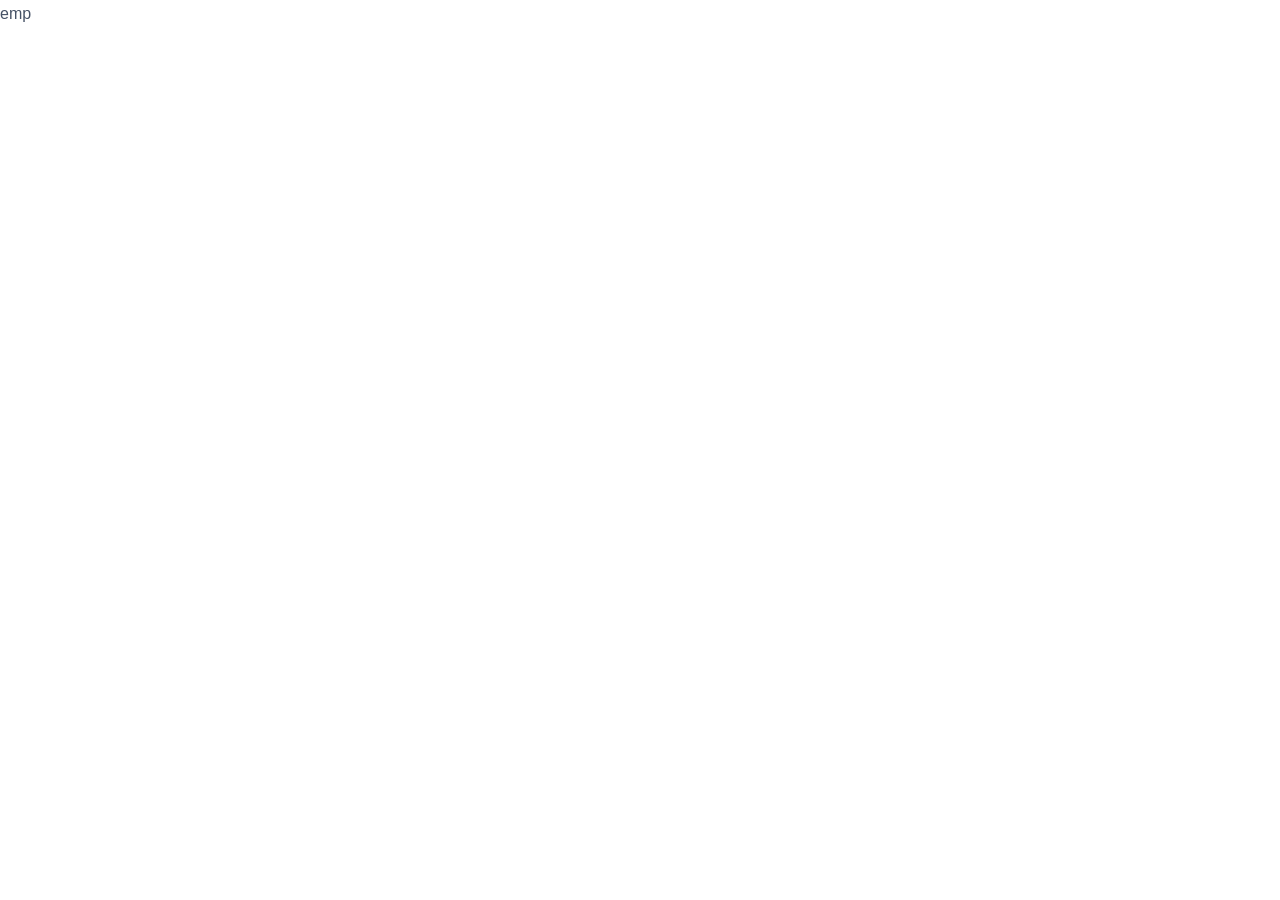
==== Pages/CesaeLisboa.html @ 5a1eea3f "VersaoFinal" ====
<!DOCTYPE html>
<html lang="pt-PT">

<head>
    <meta charset="UTF-8">
    <meta name="viewport" content="width=device-width, initial-scale=1.0">
    <title>CESAE Digital Lisboa</title>

    <!-- Bootstrap 5 -->
    <link href="https://cdn.jsdelivr.net/npm/bootstrap@5.3.3/dist/css/bootstrap.min.css" rel="stylesheet">
    <link rel="stylesheet" href="https://cdnjs.cloudflare.com/ajax/libs/font-awesome/6.5.2/css/all.min.css">
    <link rel="stylesheet" href="https://cdn.jsdelivr.net/npm/bootstrap-icons@1.11.3/font/bootstrap-icons.min.css">

    <!-- CSS da página (Recua uma pasta para encontrar o Css) -->
    <link rel="stylesheet" href="../Css/style.css">
</head>

<body>

   emp
</body>

</html>
---- Css/style.css ----
/* =====================================
   ESTILOS GERAIS
===================================== */
* {
  box-sizing: border-box;
}

:root {
  --azul: #365b91;
  --azul-claro: #eef3fa;
  --lilas: #b8a9dd;
  --lilas-claro: #f7f4fc;
  --branco: #ffffff;
  --texto: #465266;
  --borda: #dce4f0;
}

body {
  margin: 0;
  background-color: var(--branco);
  color: var(--texto);
  font-family: Arial, Helvetica, sans-serif;
  line-height: 1.7;
}

h1,
h2,
h3 {
  color: var(--azul);
}

h1 {
  font-size: 2.5rem;
  font-weight: 600;
}

h2 {
  font-size: 1.9rem;
  font-weight: 600;
}

h3 {
  font-weight: 600;
}

a {
  color: var(--azul);
  text-decoration: none;
}

a:hover {
  color: #28466f;
  text-decoration: underline;
}

/* =====================================
   NAVBAR
===================================== */
.navbar {
  height: 90px;
  background-color: var(--branco);
  border-bottom: 1px solid var(--borda);
  padding: 0;
}

.navbar .container {
  height: 100%;
  max-width: 1200px;
}

.logo {
  display: flex;
  align-items: center;
  height: 100%;
  text-decoration: none;
}

.logo img {
  display: block;
  width: 165px;
  max-width: 100%;
  height: auto;
}

.navbar-nav {
  display: flex;
  align-items: center;
  gap: 3px;
}

.navbar-nav .nav-link {
  color: var(--texto);
  font-size: 15.5px;
  font-weight: 400;
  padding: 10px 13px !important;
  margin-left: 0;
  white-space: nowrap;
  transition: color 0.2s;
}

.navbar-nav .nav-link:hover,
.navbar-nav .nav-link.active {
  color: var(--azul) !important;
}

.right-area {
  display: flex;
  align-items: center;
  gap: 12px;
  margin-left: 20px;
}

.search-box {
  display: flex;
  align-items: center;
  gap: 8px;
  width: 190px;
  height: 42px;
  padding: 0 14px;
  border: 1px solid var(--borda);
  border-radius: 25px;
  background-color: var(--branco);
}

.search-box i {
  color: var(--azul);
  font-size: 16px;
  flex-shrink: 0;
}

.search-box input {
  width: 105px;
  min-width: 0;
  border: 0;
  outline: 0;
  background: transparent;
  color: var(--texto);
  font-size: 0.85rem;
}

.search-box input:focus {
  width: 125px;
}

.search-box input::placeholder {
  color: #999;
}

.btn-cursos {
  display: inline-flex;
  align-items: center;
  justify-content: center;
  min-width: 115px;
  padding: 9px 18px;
  border-radius: 25px;
  background-color: #2b6ab1;
  color: var(--branco);
  font-size: 0.9rem;
  font-weight: 600;
  white-space: nowrap;
  text-decoration: none;
  transition: background-color 0.3s;
}

.btn-cursos:hover {
  background-color: #1f4f86;
  color: var(--branco);
  text-decoration: none;
}

.navbar-toggler {
  border: none;
  padding: 5px;
}

.navbar-toggler:focus {
  box-shadow: none;
}

/* =====================================
   CARROSSEL / CONTEÚDO
===================================== */
.conteudo {
  margin-top: 0;
  padding: 0;
}

.conteudo h1 {
  color: #071b3a;
  font-size: 42px;
  font-weight: 700;
}

.conteudo p {
  color: #666;
  font-size: 18px;
}

.carousel-caption h1,
.carousel-caption h2,
.carousel-caption p {
  color: #fff; /* branco para sobressair em relação ás fotos */
  text-shadow:
    2px 2px 6px rgba(7, 27, 58, 0.9),
    -2px -2px 6px rgba(7, 27, 58, 0.9),
    0px 0px 10px rgba(54, 91, 145, 0.8); /*para destacar o texto */
}

/* =====================================
   SEPARADOR DE FORMAÇÃO
===================================== */
.ajuda-formacao {
  width: 100%;
  padding: 120px 0;
  background-color: #365b91;
  color: var(--branco);
}

.ajuda-formacao h2 {
  margin-bottom: 10px;
  font-size: 36px;
  font-weight: 500;
  line-height: 1.2;
}

.ajuda-formacao p {
  max-width: 750px;
  margin-bottom: 0;
  font-size: 16px;
  line-height: 1.5;
}

/* .btn-ajuda {
  display: inline-flex;
  align-items: center;
  justify-content: center;
  gap: 8px;
  padding: 10px 20px;
  border: 1px solid var(--branco);
  border-radius: 50px;
  color: var(--branco);
  font-size: 14px;
  text-decoration: none;
  transition: all 0.3s ease;
} */

.btn-ajuda .seta {
  font-size: 25px;
  line-height: 15px;
}

.btn-ajuda:hover {
  background-color: var(--branco);
  color: #7626a8;
}

/* =====================================
   CURSOS EM DESTAQUE
===================================== */
.cursos-destaque {
  padding: 45px 0 25px;
  background-color: #f7f7f7;
  font-family: Arial, sans-serif;
}

.titulo-cursos {
  margin-bottom: 8px;
  color: #333;
  font-size: 36px;
  font-weight: 500;
}

.subtitulo-cursos {
  margin-bottom: 0;
  color: #333;
  font-size: 16px;
}

/* .btn-todos-cursos {
  display: inline-block;
  padding: 10px 20px;
  border: 1px solid #333;
  border-radius: 30px;
  color: #333;
  font-size: 14px;
  text-decoration: none;
  white-space: nowrap;
  transition: 0.3s;
} */

/* .btn-todos-cursos:hover {
  border-color: #7626a8;
  background-color: #7626a8;
  color: var(--branco);
} */

.curso-card {
  height: 100%;
  overflow: hidden;
  background-color: #eaeaea;
  transition: transform 0.3s ease;
}

.curso-card:hover {
  transform: translateY(-5px);
}

.img-curso {
  display: block;
  width: 100%;
  height: 245px;
  object-fit: cover;
}

.curso-info {
  display: flex;
  min-height: 210px;
  padding: 28px 20px 20px;
  flex-direction: column;
}

/* .curso-local {
  margin-bottom: 8px;
  color: #666;
  font-size: 14px;
} */

.curso-info h3 {
  margin-bottom: 8px;
  color: #222;
  font-size: 17px;
  font-weight: 400;
  line-height: 1.45;
}

.curso-data {
  margin-bottom: 25px;
  color: #333;
  font-size: 14px;
}

.curso-preco {
  margin-top: auto;
  margin-bottom: 10px;
  color: #2b6ab1;
  font-size: 16px;
}

.curso-preco.pago {
  color: #222;
}

.barra-cursos {
  position: relative;
  width: 100%;
  height: 4px;
  margin-top: 32px;
  border-radius: 5px;
  background-color: #dedede;
}

.barra-progresso {
  width: 60%;
  height: 4px;
  margin-left: 17%;
  border-radius: 5px;
  background-color: #2b6ab1;
}

/* =====================================
   APRESENTAÇÃO
===================================== */
header {
  margin-top: 30px;
  padding: 50px 30px;
  border-radius: 15px;
  background-color: var(--azul-claro);
}

header .lead {
  color: var(--azul);
  font-weight: 400;
}

header p {
  max-width: 750px;
  margin-right: auto;
  margin-left: auto;
}

.imagem-principal {
  width: 100%;
  max-width: 900px;
  max-height: 380px;
  border: 1px solid var(--borda);
  border-radius: 12px;
  object-fit: cover;
}

/* =====================================
   SECÇÕES E CARTÕES
===================================== */
section {
  margin-bottom: 30px;
}

section h2 {
  margin-bottom: 15px;
}

.card {
  border: 1px solid var(--borda);
  border-radius: 12px;
  background-color: var(--branco);
  box-shadow: 0 3px 12px rgba(54, 91, 145, 0.04);
  transition:
    transform 0.3s ease,
    box-shadow 0.3s ease;
}

.card:hover {
  transform: translateY(-4px);
  box-shadow: 0 6px 18px rgba(54, 91, 145, 0.1);
}

.card-body {
  padding: 28px;
}

.card-title {
  margin-bottom: 15px;
  color: var(--azul);
}

.card-text {
  color: var(--texto);
  font-size: 0.95rem;
}

/* =====================================
   TESTEMUNHOS
===================================== */
.testemunhos {
  padding: 40px 30px !important;
  border: 1px solid #ebe5f4;
  border-radius: 15px;
  background-color: var(--lilas-claro);
}

.testemunhos .card {
  border-color: #e5ddf1;
  background-color: var(--branco);
}

.testemunhos h3,
.cargo {
  color: var(--azul);
}

.cargo {
  font-size: 0.9rem;
}

/* =====================================
   RODAPÉ
===================================== */
footer {
  margin-top: 40px;
  border-top: 1px solid var(--borda);
  background-color: var(--azul-claro);
  color: var(--azul);
}

/* =====================================
   RESPONSIVIDADE
===================================== */
@media (max-width: 1199px) {
  .navbar .container {
    max-width: 95%;
  }

  .navbar-nav .nav-link {
    padding: 10px 8px !important;
    font-size: 14px;
  }

  .search-box {
    width: 150px;
  }

  .right-area {
    gap: 8px;
    margin-left: 10px;
  }
}

@media (max-width: 991px) {
  .navbar {
    height: auto;
    min-height: 80px;
    padding: 12px 0;
  }

  .navbar .container {
    height: auto;
  }

  .logo img {
    width: 150px;
  }

  .navbar-collapse {
    padding-top: 20px;
  }

  .navbar-nav {
    display: block;
    align-items: flex-start;
    margin-top: 15px;
  }

  .navbar-nav .nav-link {
    padding: 10px 0 !important;
  }

  .right-area {
    display: block;
    margin: 15px 0 0;
  }

  .search-box {
    width: 100%;
    margin-bottom: 12px;
  }

  .search-box input {
    width: 150px;
  }

  .btn-cursos {
    width: 100%;
  }

  .ajuda-formacao {
    padding: 60px 0;
  }

  .ajuda-formacao h2 {
    font-size: 28px;
  }

  .ajuda-formacao p {
    font-size: 15px;
  }

  .navbar-nav .nav-link {
    margin-left: 0;
  }

  .right-area {
    margin-left: 0;
  }
}

@media (max-width: 767px) {
  .cursos-destaque {
    padding-top: 30px;
  }

  .titulo-cursos {
    font-size: 28px;
  }

  .subtitulo-cursos {
    font-size: 14px;
  }

  .cursos-destaque .d-flex {
    align-items: flex-start !important;
    flex-direction: column;
    gap: 20px;
  }

  .img-curso {
    height: 230px;
  }

  .curso-info {
    min-height: 190px;
  }

  .barra-cursos {
    margin-top: 25px;
  }

  .ajuda-formacao .text-md-end {
    text-align: left !important;
  }
}

@media (max-width: 768px) {
  h1 {
    font-size: 2rem;
  }

  h2 {
    font-size: 1.6rem;
  }

  header {
    padding: 30px 20px;
  }

  .imagem-principal {
    max-height: 250px;
  }

  .card-body {
    padding: 20px;
  }

  .testemunhos {
    padding: 25px 15px !important;
  }

  .logo img {
    max-width: 120px;
  }
}
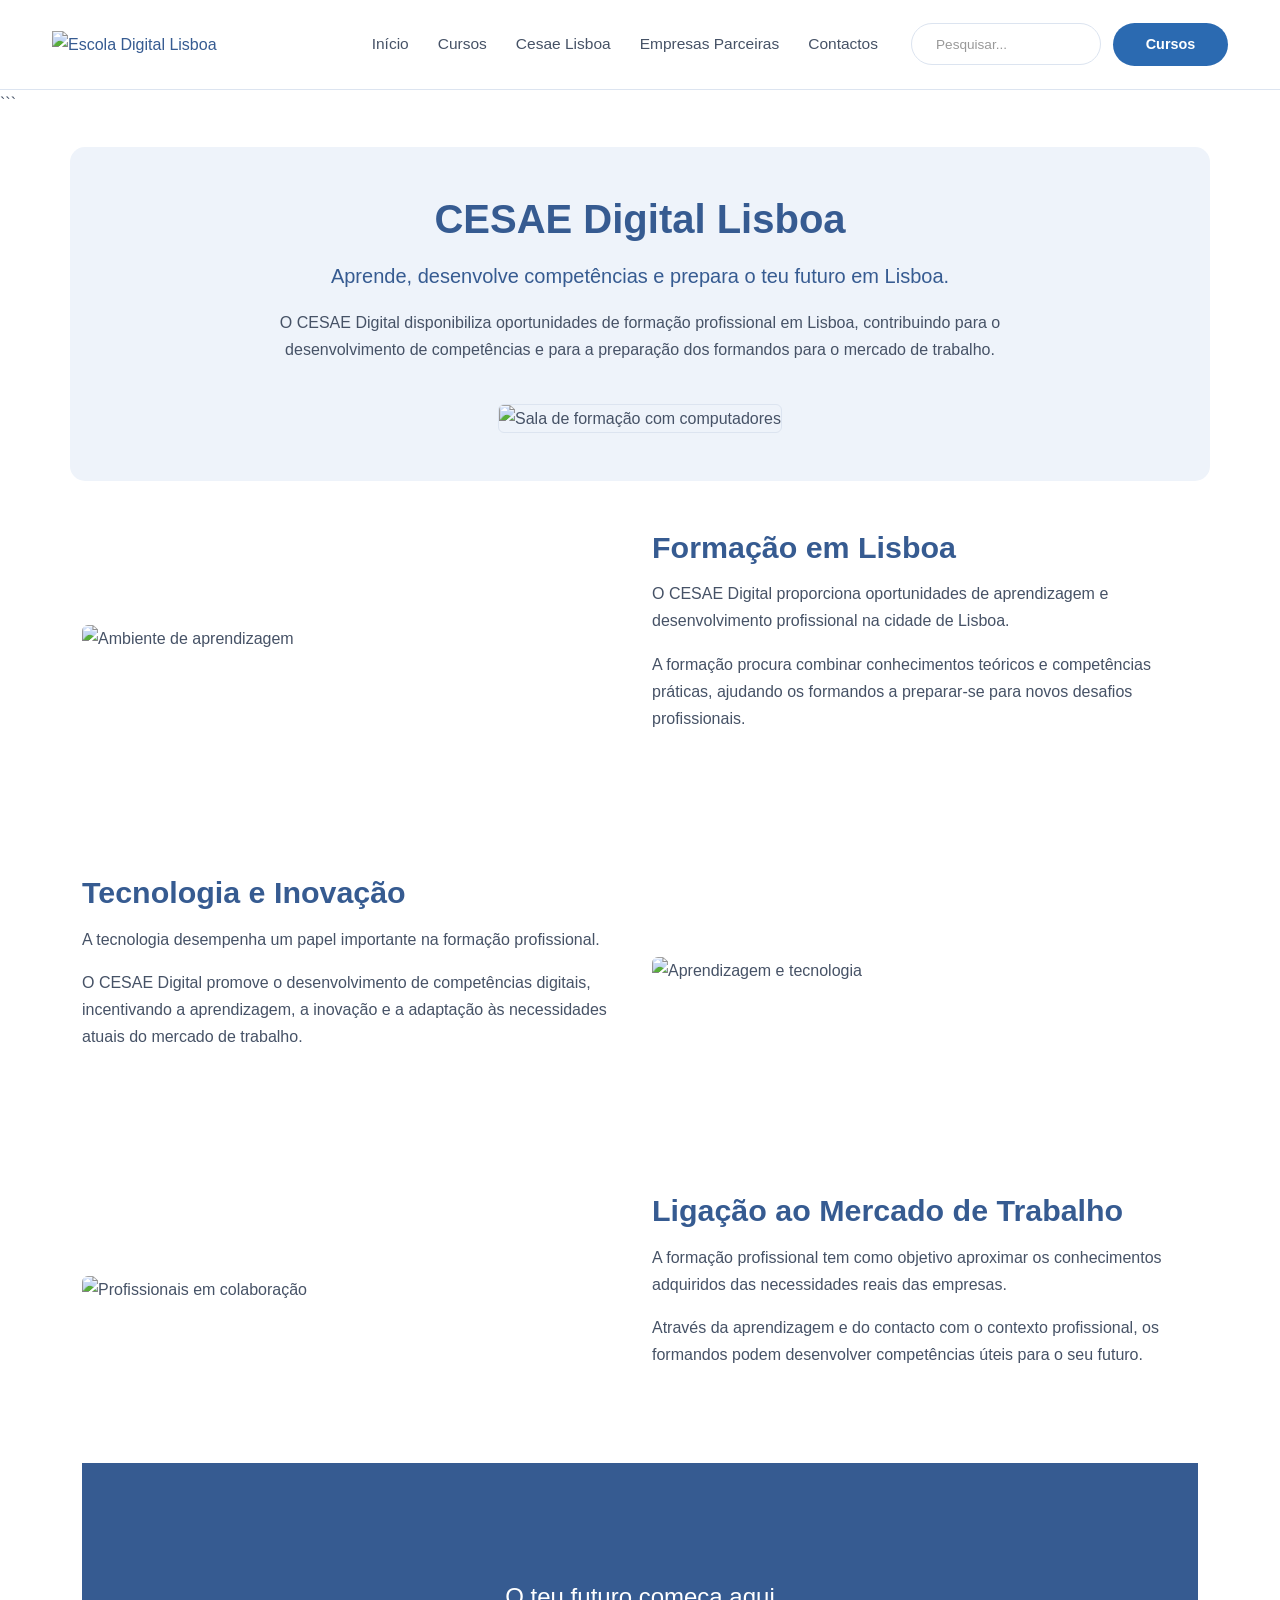
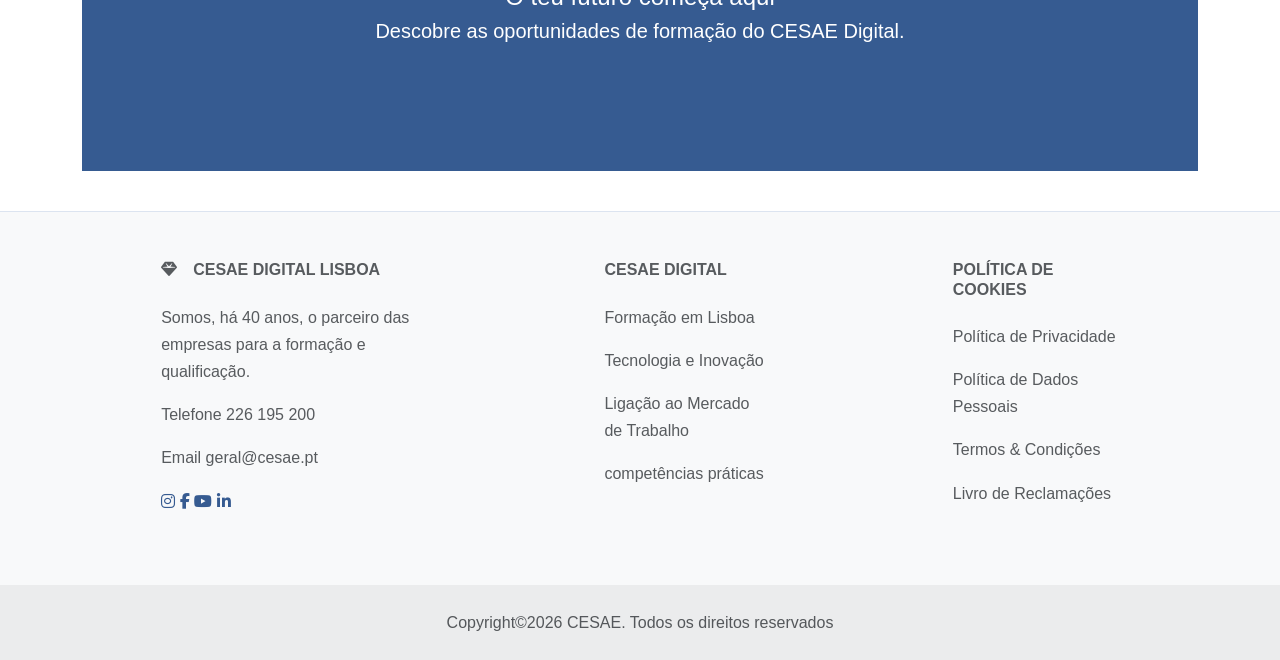
==== commit 4d016a3b: "Repor os ficheiros" ====
--- a/Pages/CesaeLisboa.html
+++ b/Pages/CesaeLisboa.html
@@ -1,23 +1,413 @@
+
 <!DOCTYPE html>
 <html lang="pt-PT">
 
 <head>
     <meta charset="UTF-8">
-    <meta name="viewport" content="width=device-width, initial-scale=1.0">
+    <meta name="viewport"
+          content="width=device-width, initial-scale=1.0">
+
     <title>CESAE Digital Lisboa</title>
 
     <!-- Bootstrap 5 -->
-    <link href="https://cdn.jsdelivr.net/npm/bootstrap@5.3.3/dist/css/bootstrap.min.css" rel="stylesheet">
-    <link rel="stylesheet" href="https://cdnjs.cloudflare.com/ajax/libs/font-awesome/6.5.2/css/all.min.css">
-    <link rel="stylesheet" href="https://cdn.jsdelivr.net/npm/bootstrap-icons@1.11.3/font/bootstrap-icons.min.css">
-
-    <!-- CSS da página (Recua uma pasta para encontrar o Css) -->
-    <link rel="stylesheet" href="../Css/style.css">
+    <link href="https://cdn.jsdelivr.net/npm/bootstrap@5.3.3/dist/css/bootstrap.min.css"
+          rel="stylesheet">
+
+        
+<link rel="stylesheet"
+      href="https://cdnjs.cloudflare.com/ajax/libs/font-awesome/6.5.2/css/all.min.css">
+
+
+    <!-- CSS da página -->
+    <link rel="stylesheet" href="/Css/style.css">
+
 </head>
 
 <body>
 
-   emp
+
+<!-- =====================================
+     NAVBAR 
+===================================== -->
+
+<nav class="navbar navbar-expand-lg">
+
+    <div class="container">
+
+        <!-- LOGÓTIPO -->
+        <a href="/index.html" class="logo">
+            <img
+                src="../images/logo-escola-digital.png"
+                alt="Escola Digital Lisboa"
+            >
+        </a>
+
+        <!-- BOTÃO MOBILE -->
+        <button
+            class="navbar-toggler"
+            type="button"
+            data-bs-toggle="collapse"
+            data-bs-target="#menuPrincipal"
+            aria-controls="menuPrincipal"
+            aria-expanded="false"
+            aria-label="Abrir menu"
+        >
+            <span class="navbar-toggler-icon"></span>
+        </button>
+
+        <!-- MENU -->
+        <div
+            class="collapse navbar-collapse justify-content-end"
+            id="menuPrincipal"
+        >
+
+            <!-- LINKS -->
+            <ul class="navbar-nav">
+
+                <!-- INÍCIO -->
+                <li class="nav-item">
+                    <a class="nav-link" href="/index.html">
+                        Início
+                    </a>
+                </li>
+
+                <!-- CURSOS -->
+                <li class="nav-item">
+                    <a class="nav-link" href="/Pages/cursos.html">
+                        Cursos
+                    </a>
+                </li>
+
+                <!-- CESAE LISBOA -->
+                <li class="nav-item">
+                    <a class="nav-link" href="/Pages/CesaeLisboa.html">
+                        Cesae Lisboa
+                    </a>
+                </li>
+
+                <!-- EMPRESAS PARCEIRAS -->
+                <li class="nav-item">
+                    <a class="nav-link" href="/Pages/EmpresasParceiras.html">
+                        Empresas Parceiras
+                    </a>
+                </li>
+
+                <!-- CONTACTOS -->
+                <li class="nav-item">
+                    <a class="nav-link" href="/Pages/contactos.html">
+                        Contactos
+                    </a>
+                </li>
+
+            </ul>
+
+            <!-- PESQUISA + BOTÃO -->
+            <div class="right-area">
+
+                <!-- PESQUISA -->
+                <form
+                    class="search-box"
+                    action="#"
+                    method="get"
+                >
+                    <i class="bi bi-search"></i>
+
+                    <input
+                        type="search"
+                        name="pesquisa"
+                        placeholder="Pesquisar..."
+                        aria-label="Pesquisar"
+                    >
+                </form>
+
+                <!-- BOTÃO CURSOS -->
+                <a
+                    href="/Pages/cursos.html"
+                    class="btn-cursos"
+                >
+                    Cursos
+                </a>
+
+            </div>
+
+        </div>
+
+    </div>
+
+</nav>
+```
+
+   
+
+    <!-- APRESENTAÇÃO PRINCIPAL -->
+    <header class="container text-center py-5">
+
+        <h1>CESAE Digital Lisboa</h1>
+
+        <p class="lead mt-3">
+            Aprende, desenvolve competências
+            e prepara o teu futuro em Lisboa.
+        </p>
+
+        <p>
+            O CESAE Digital disponibiliza oportunidades
+            de formação profissional em Lisboa,
+            contribuindo para o desenvolvimento
+            de competências e para a preparação
+            dos formandos para o mercado de trabalho.
+        </p>
+
+        <img src="/images/classroom.jpg"
+             alt="Sala de formação com computadores"
+             class="img-fluid rounded mt-4 imagem-principal">
+
+    </header>
+
+    <main class="container">
+
+        <!-- FORMAÇÃO EM LISBOA -->
+        <section class="py-5">
+
+            <div class="row align-items-center g-4">
+
+                <div class="col-12 col-md-6">
+
+                    <img src="/images/classroom 2.jpg"
+                         alt="Ambiente de aprendizagem"
+                         class="img-fluid rounded imagem-secao"
+                         loading="lazy">
+
+                </div>
+
+                <div class="col-12 col-md-6">
+
+                    <h2>Formação em Lisboa</h2>
+
+                    <p>
+                        O CESAE Digital proporciona
+                        oportunidades de aprendizagem
+                        e desenvolvimento profissional
+                        na cidade de Lisboa.
+                    </p>
+
+                    <p>
+                        A formação procura combinar
+                        conhecimentos teóricos e
+                        competências práticas,
+                        ajudando os formandos a
+                        preparar-se para novos
+                        desafios profissionais.
+                    </p>
+
+                </div>
+
+            </div>
+
+        </section>
+
+        <!-- TECNOLOGIA E INOVAÇÃO -->
+        <section class="py-5">
+
+            <div class="row align-items-center g-4">
+
+                <div class="col-12 col-md-6 order-2 order-md-1">
+
+                    <h2>Tecnologia e Inovação</h2>
+
+                    <p>
+                        A tecnologia desempenha
+                        um papel importante na
+                        formação profissional.
+                    </p>
+
+                    <p>
+                        O CESAE Digital promove
+                        o desenvolvimento de
+                        competências digitais,
+                        incentivando a aprendizagem,
+                        a inovação e a adaptação
+                        às necessidades atuais
+                        do mercado de trabalho.
+                    </p>
+
+                </div>
+
+                <div class="col-12 col-md-6 order-1 order-md-2">
+
+                    <img src="/images/tecnologia e informação.jpg"
+                         alt="Aprendizagem e tecnologia"
+                         class="img-fluid rounded imagem-secao"
+                         loading="lazy">
+
+                </div>
+
+            </div>
+
+        </section>
+
+        <!-- LIGAÇÃO AO MERCADO DE TRABALHO -->
+        <section class="py-5">
+
+            <div class="row align-items-center g-4">
+
+                <div class="col-12 col-md-6">
+
+                    <img src="/images/Ligação ao Mercado de Trabalho.jpg"
+                         alt="Profissionais em colaboração"
+                         class="img-fluid rounded imagem-secao"
+                         loading="lazy">
+
+                </div>
+
+                <div class="col-12 col-md-6">
+
+                    <h2>Ligação ao Mercado de Trabalho</h2>
+
+                    <p>
+                        A formação profissional
+                        tem como objetivo aproximar
+                        os conhecimentos adquiridos
+                        das necessidades reais
+                        das empresas.
+                    </p>
+
+                    <p>
+                        Através da aprendizagem
+                        e do contacto com o
+                        contexto profissional,
+                        os formandos podem
+                        desenvolver competências
+                        úteis para o seu futuro.
+                    </p>
+
+                </div>
+
+            </div>
+
+        </section>
+
+        
+<!-- MENSAGEM FINAL -->
+<section class="ajuda-formacao">
+    <div class="container">
+        <div class="row align-items-center">
+
+    <div class="col-12 text-center">
+                <h4>O teu futuro começa aqui</h4>
+
+                <h5>
+                    Descobre as oportunidades de formação
+                    do CESAE Digital.
+                </h5>
+            </div>
+        </div>
+    </div>
+</section>
+
+    </main>
+
+  <!-- Footer -->
+<footer class="text-center text-lg-start bg-body-tertiary text-muted">  
+   
+    
+   
+  </section>
+  <!-- Section: Social media -->
+
+  <!-- Section: Links  -->
+  <section class="">
+    <div class="container text-center text-md-start mt-5">
+      <!-- Grid row -->
+      <div class="row mt-3">
+        <!-- Grid column -->
+        <div class="col-md-3 col-lg-4 col-xl-3 mx-auto mb-4">
+          <!-- Content -->
+          <h6 class="text-uppercase fw-bold mb-4">
+            <i class="fas fa-gem me-3"></i>Cesae Digital Lisboa
+          </h6>
+          <p>
+            Somos, há 40 anos, o parceiro das empresas para a formação e qualificação.</p>
+<p>Telefone 226 195 200 </p>
+<p>Email geral@cesae.pt </p>
+<div class="redes-sociais">
+
+    <a href="https://www.instagram.com/cesae.digital/" target="_blank" aria-label="Instagram">
+        <i class="fab fa-instagram"></i>
+    </a>
+
+    <a href="https://www.facebook.com/CesaeDigital" target="_blank" aria-label="Facebook">
+        <i class="fab fa-facebook-f"></i>
+    </a>
+
+    <a href="https://www.youtube.com/@cesaedigital" target="_blank" aria-label="YouTube">
+        <i class="fab fa-youtube"></i>
+    </a>
+
+    <a href="https://pt.linkedin.com/school/cesae-digital/" target="_blank" aria-label="LinkedIn">
+        <i class="fab fa-linkedin-in"></i>
+    </a>
+
+</div>
+          </p>
+          
+        </div>
+        <!-- Grid column -->
+
+        <!-- Grid column -->
+        <div class="col-md-2 col-lg-2 col-xl-2 mx-auto mb-4">
+          <!-- Links -->
+          <h6 class="text-uppercase fw-bold mb-4">
+            Cesae Digital
+          </h6>
+          <p>
+            <a href="#!" class="text-reset">Formação em Lisboa</a>
+          </p>
+          <p>
+            <a href="#!" class="text-reset">Tecnologia e Inovação</a>
+          </p>
+          <p>
+            <a href="#!" class="text-reset">Ligação ao Mercado de Trabalho</a>
+          </p>
+          <p>
+            <a href="#!" class="text-reset">competências práticas</a>
+          </p>
+        </div>
+        <!-- Grid column -->
+
+        <!-- Grid column -->
+        <div class="col-md-3 col-lg-2 col-xl-2 mx-auto mb-4">
+          <!-- Links -->
+          <h6 class="text-uppercase fw-bold mb-4">
+            Política de Cookies
+          </h6>
+          <p>
+            <a href="https://cesaedigital.pt/fldrSite/pages/privacyPolicy.aspx" class="text-reset">Política de Privacidade</a>
+          </p>
+          <p>
+            <a href="https://cesaedigital.pt/fldrSite/pages/personalDataPolicy.aspx" class="text-reset">Política de Dados Pessoais</a>
+          </p>
+          <p>
+            <a href="https://cesaedigital.pt/fldrSite/pages/termsAndConditions.aspx" class="text-reset">Termos & Condições</a>
+          </p>
+          <p>
+            <a href="https://www.livroreclamacoes.pt/Inicio/" class="text-reset">Livro de Reclamações</a>
+          </p>
+        </div>
+        <!-- Grid column -->    
+      </div>
+      <!-- Grid row -->
+    </div>
+  </section>
+  <!-- Section: Links  -->
+
+  <!-- Copyright -->
+  <div class="text-center p-4" style="background-color: rgba(0, 0, 0, 0.05);">
+    Copyright©2026 CESAE. Todos os direitos reservados
+   
+  </div>
+  <!-- Copyright -->
+</footer>
+<!-- Footer -->
+
 </body>
-
-</html>+</html>
--- a/Css/style.css
+++ b/Css/style.css
@@ -2,628 +2,614 @@
    ESTILOS GERAIS
 ===================================== */
 * {
-  box-sizing: border-box;
+    box-sizing: border-box;
 }
 
 :root {
-  --azul: #365b91;
-  --azul-claro: #eef3fa;
-  --lilas: #b8a9dd;
-  --lilas-claro: #f7f4fc;
-  --branco: #ffffff;
-  --texto: #465266;
-  --borda: #dce4f0;
+    --azul: #365B91;
+    --azul-claro: #EEF3FA;
+    --lilas: #B8A9DD;
+    --lilas-claro: #F7F4FC;
+    --branco: #FFFFFF;
+    --texto: #465266;
+    --borda: #DCE4F0;
 }
 
 body {
-  margin: 0;
-  background-color: var(--branco);
-  color: var(--texto);
-  font-family: Arial, Helvetica, sans-serif;
-  line-height: 1.7;
-}
-
-h1,
-h2,
+    margin: 0;
+    background-color: var(--branco);
+    color: var(--texto);
+    font-family: Arial, Helvetica, sans-serif;
+    line-height: 1.7;
+}
+
+h1, h2, h3 {
+    color: var(--azul);
+}
+
+h1 {
+    font-size: 2.5rem;
+    font-weight: 600;
+}
+
+h2 {
+    font-size: 1.9rem;
+    font-weight: 600;
+}
+
 h3 {
-  color: var(--azul);
-}
-
-h1 {
-  font-size: 2.5rem;
-  font-weight: 600;
-}
-
-h2 {
-  font-size: 1.9rem;
-  font-weight: 600;
-}
-
-h3 {
-  font-weight: 600;
+    font-weight: 600;
 }
 
 a {
-  color: var(--azul);
-  text-decoration: none;
+    color: var(--azul);
+    text-decoration: none;
 }
 
 a:hover {
-  color: #28466f;
-  text-decoration: underline;
+    color: #28466F;
+    text-decoration: underline;
 }
 
 /* =====================================
    NAVBAR
 ===================================== */
 .navbar {
-  height: 90px;
-  background-color: var(--branco);
-  border-bottom: 1px solid var(--borda);
-  padding: 0;
+    height: 90px;
+    background-color: var(--branco);
+    border-bottom: 1px solid var(--borda);
+    padding: 0;
 }
 
 .navbar .container {
-  height: 100%;
-  max-width: 1200px;
+    height: 100%;
+    max-width: 1200px;
 }
 
 .logo {
-  display: flex;
-  align-items: center;
-  height: 100%;
-  text-decoration: none;
+    display: flex;
+    align-items: center;
+    height: 100%;
+    text-decoration: none;
 }
 
 .logo img {
-  display: block;
-  width: 165px;
-  max-width: 100%;
-  height: auto;
+    display: block;
+    width: 165px;
+    max-width: 100%;
+    height: auto;
 }
 
 .navbar-nav {
-  display: flex;
-  align-items: center;
-  gap: 3px;
+    display: flex;
+    align-items: center;
+    gap: 3px;
 }
 
 .navbar-nav .nav-link {
-  color: var(--texto);
-  font-size: 15.5px;
-  font-weight: 400;
-  padding: 10px 13px !important;
-  margin-left: 0;
-  white-space: nowrap;
-  transition: color 0.2s;
+    color: var(--texto);
+    font-size: 15.5px;
+    font-weight: 400;
+    padding: 10px 13px !important;
+    margin-left: 0;
+    white-space: nowrap;
+    transition: color 0.2s;
 }
 
 .navbar-nav .nav-link:hover,
 .navbar-nav .nav-link.active {
-  color: var(--azul) !important;
+    color: var(--azul) !important;
 }
 
 .right-area {
-  display: flex;
-  align-items: center;
-  gap: 12px;
-  margin-left: 20px;
+    display: flex;
+    align-items: center;
+    gap: 12px;
+    margin-left: 20px;
 }
 
 .search-box {
-  display: flex;
-  align-items: center;
-  gap: 8px;
-  width: 190px;
-  height: 42px;
-  padding: 0 14px;
-  border: 1px solid var(--borda);
-  border-radius: 25px;
-  background-color: var(--branco);
+    display: flex;
+    align-items: center;
+    gap: 8px;
+    width: 190px;
+    height: 42px;
+    padding: 0 14px;
+    border: 1px solid var(--borda);
+    border-radius: 25px;
+    background-color: var(--branco);
 }
 
 .search-box i {
-  color: var(--azul);
-  font-size: 16px;
-  flex-shrink: 0;
+    color: var(--azul);
+    font-size: 16px;
+    flex-shrink: 0;
 }
 
 .search-box input {
-  width: 105px;
-  min-width: 0;
-  border: 0;
-  outline: 0;
-  background: transparent;
-  color: var(--texto);
-  font-size: 0.85rem;
+    width: 105px;
+    min-width: 0;
+    border: 0;
+    outline: 0;
+    background: transparent;
+    color: var(--texto);
+    font-size: 0.85rem;
 }
 
 .search-box input:focus {
-  width: 125px;
+    width: 125px;
 }
 
 .search-box input::placeholder {
-  color: #999;
+    color: #999;
 }
 
 .btn-cursos {
-  display: inline-flex;
-  align-items: center;
-  justify-content: center;
-  min-width: 115px;
-  padding: 9px 18px;
-  border-radius: 25px;
-  background-color: #2b6ab1;
-  color: var(--branco);
-  font-size: 0.9rem;
-  font-weight: 600;
-  white-space: nowrap;
-  text-decoration: none;
-  transition: background-color 0.3s;
+    display: inline-flex;
+    align-items: center;
+    justify-content: center;
+    min-width: 115px;
+    padding: 9px 18px;
+    border-radius: 25px;
+    background-color: #2B6AB1;
+    color: var(--branco);
+    font-size: 0.9rem;
+    font-weight: 600;
+    white-space: nowrap;
+    text-decoration: none;
+    transition: background-color 0.3s;
 }
 
 .btn-cursos:hover {
-  background-color: #1f4f86;
-  color: var(--branco);
-  text-decoration: none;
+    background-color: #1F4F86;
+    color: var(--branco);
+    text-decoration: none;
 }
 
 .navbar-toggler {
-  border: none;
-  padding: 5px;
+    border: none;
+    padding: 5px;
 }
 
 .navbar-toggler:focus {
-  box-shadow: none;
+    box-shadow: none;
 }
 
 /* =====================================
    CARROSSEL / CONTEÚDO
 ===================================== */
 .conteudo {
-  margin-top: 0;
-  padding: 0;
+    margin-top: 0;
+    padding: 0;
 }
 
 .conteudo h1 {
-  color: #071b3a;
-  font-size: 42px;
-  font-weight: 700;
+    color: #071B3A;
+    font-size: 42px;
+    font-weight: 700;
 }
 
 .conteudo p {
-  color: #666;
-  font-size: 18px;
-}
-
-.carousel-caption h1,
-.carousel-caption h2,
-.carousel-caption p {
-  color: #fff; /* branco para sobressair em relação ás fotos */
-  text-shadow:
-    2px 2px 6px rgba(7, 27, 58, 0.9),
-    -2px -2px 6px rgba(7, 27, 58, 0.9),
-    0px 0px 10px rgba(54, 91, 145, 0.8); /*para destacar o texto */
+    color: #666;
+    font-size: 18px;
 }
 
 /* =====================================
    SEPARADOR DE FORMAÇÃO
 ===================================== */
 .ajuda-formacao {
-  width: 100%;
-  padding: 120px 0;
-  background-color: #365b91;
-  color: var(--branco);
+    width: 100%;
+    padding: 120px 0;
+    background-color: #365B91;
+    color: var(--branco);
 }
 
 .ajuda-formacao h2 {
-  margin-bottom: 10px;
-  font-size: 36px;
-  font-weight: 500;
-  line-height: 1.2;
+    margin-bottom: 10px;
+    font-size: 36px;
+    font-weight: 500;
+    line-height: 1.2;
 }
 
 .ajuda-formacao p {
-  max-width: 750px;
-  margin-bottom: 0;
-  font-size: 16px;
-  line-height: 1.5;
-}
-
-/* .btn-ajuda {
-  display: inline-flex;
-  align-items: center;
-  justify-content: center;
-  gap: 8px;
-  padding: 10px 20px;
-  border: 1px solid var(--branco);
-  border-radius: 50px;
-  color: var(--branco);
-  font-size: 14px;
-  text-decoration: none;
-  transition: all 0.3s ease;
-} */
+    max-width: 750px;
+    margin-bottom: 0;
+    font-size: 16px;
+    line-height: 1.5;
+}
+
+.btn-ajuda {
+    display: inline-flex;
+    align-items: center;
+    justify-content: center;
+    gap: 8px;
+    padding: 10px 20px;
+    border: 1px solid var(--branco);
+    border-radius: 50px;
+    color: var(--branco);
+    font-size: 14px;
+    text-decoration: none;
+    transition: all 0.3s ease;
+}
 
 .btn-ajuda .seta {
-  font-size: 25px;
-  line-height: 15px;
+    font-size: 25px;
+    line-height: 15px;
 }
 
 .btn-ajuda:hover {
-  background-color: var(--branco);
-  color: #7626a8;
+    background-color: var(--branco);
+    color: #7626A8;
 }
 
 /* =====================================
    CURSOS EM DESTAQUE
 ===================================== */
 .cursos-destaque {
-  padding: 45px 0 25px;
-  background-color: #f7f7f7;
-  font-family: Arial, sans-serif;
+    padding: 45px 0 25px;
+    background-color: #F7F7F7;
+    font-family: Arial, sans-serif;
 }
 
 .titulo-cursos {
-  margin-bottom: 8px;
-  color: #333;
-  font-size: 36px;
-  font-weight: 500;
+    margin-bottom: 8px;
+    color: #333;
+    font-size: 36px;
+    font-weight: 500;
 }
 
 .subtitulo-cursos {
-  margin-bottom: 0;
-  color: #333;
-  font-size: 16px;
-}
-
-/* .btn-todos-cursos {
-  display: inline-block;
-  padding: 10px 20px;
-  border: 1px solid #333;
-  border-radius: 30px;
-  color: #333;
-  font-size: 14px;
-  text-decoration: none;
-  white-space: nowrap;
-  transition: 0.3s;
-} */
-
-/* .btn-todos-cursos:hover {
-  border-color: #7626a8;
-  background-color: #7626a8;
-  color: var(--branco);
-} */
+    margin-bottom: 0;
+    color: #333;
+    font-size: 16px;
+}
+
+.btn-todos-cursos {
+    display: inline-block;
+    padding: 10px 20px;
+    border: 1px solid #333;
+    border-radius: 30px;
+    color: #333;
+    font-size: 14px;
+    text-decoration: none;
+    white-space: nowrap;
+    transition: 0.3s;
+}
+
+.btn-todos-cursos:hover {
+    border-color: #7626A8;
+    background-color: #7626A8;
+    color: var(--branco);
+}
 
 .curso-card {
-  height: 100%;
-  overflow: hidden;
-  background-color: #eaeaea;
-  transition: transform 0.3s ease;
+    height: 100%;
+    overflow: hidden;
+    background-color: #EAEAEA;
+    transition: transform 0.3s ease;
 }
 
 .curso-card:hover {
-  transform: translateY(-5px);
+    transform: translateY(-5px);
 }
 
 .img-curso {
-  display: block;
-  width: 100%;
-  height: 245px;
-  object-fit: cover;
+    display: block;
+    width: 100%;
+    height: 245px;
+    object-fit: cover;
 }
 
 .curso-info {
-  display: flex;
-  min-height: 210px;
-  padding: 28px 20px 20px;
-  flex-direction: column;
-}
-
-/* .curso-local {
-  margin-bottom: 8px;
-  color: #666;
-  font-size: 14px;
-} */
+    display: flex;
+    min-height: 210px;
+    padding: 28px 20px 20px;
+    flex-direction: column;
+}
+
+.curso-local {
+    margin-bottom: 8px;
+    color: #666;
+    font-size: 14px;
+}
 
 .curso-info h3 {
-  margin-bottom: 8px;
-  color: #222;
-  font-size: 17px;
-  font-weight: 400;
-  line-height: 1.45;
+    margin-bottom: 8px;
+    color: #222;
+    font-size: 17px;
+    font-weight: 400;
+    line-height: 1.45;
 }
 
 .curso-data {
-  margin-bottom: 25px;
-  color: #333;
-  font-size: 14px;
+    margin-bottom: 25px;
+    color: #333;
+    font-size: 14px;
 }
 
 .curso-preco {
-  margin-top: auto;
-  margin-bottom: 10px;
-  color: #2b6ab1;
-  font-size: 16px;
+    margin-top: auto;
+    margin-bottom: 10px;
+    color: #2B6AB1;
+    font-size: 16px;
 }
 
 .curso-preco.pago {
-  color: #222;
+    color: #222;
 }
 
 .barra-cursos {
-  position: relative;
-  width: 100%;
-  height: 4px;
-  margin-top: 32px;
-  border-radius: 5px;
-  background-color: #dedede;
+    position: relative;
+    width: 100%;
+    height: 4px;
+    margin-top: 32px;
+    border-radius: 5px;
+    background-color: #DEDEDE;
 }
 
 .barra-progresso {
-  width: 60%;
-  height: 4px;
-  margin-left: 17%;
-  border-radius: 5px;
-  background-color: #2b6ab1;
+    width: 60%;
+    height: 4px;
+    margin-left: 17%;
+    border-radius: 5px;
+    background-color: #2B6AB1;
 }
 
 /* =====================================
    APRESENTAÇÃO
 ===================================== */
 header {
-  margin-top: 30px;
-  padding: 50px 30px;
-  border-radius: 15px;
-  background-color: var(--azul-claro);
+    margin-top: 30px;
+    padding: 50px 30px;
+    border-radius: 15px;
+    background-color: var(--azul-claro);
 }
 
 header .lead {
-  color: var(--azul);
-  font-weight: 400;
+    color: var(--azul);
+    font-weight: 400;
 }
 
 header p {
-  max-width: 750px;
-  margin-right: auto;
-  margin-left: auto;
+    max-width: 750px;
+    margin-right: auto;
+    margin-left: auto;
 }
 
 .imagem-principal {
-  width: 100%;
-  max-width: 900px;
-  max-height: 380px;
-  border: 1px solid var(--borda);
-  border-radius: 12px;
-  object-fit: cover;
+    width: 100%;
+    max-width: 900px;
+    max-height: 380px;
+    border: 1px solid var(--borda);
+    border-radius: 12px;
+    object-fit: cover;
 }
 
 /* =====================================
    SECÇÕES E CARTÕES
 ===================================== */
 section {
-  margin-bottom: 30px;
+    margin-bottom: 30px;
 }
 
 section h2 {
-  margin-bottom: 15px;
+    margin-bottom: 15px;
 }
 
 .card {
-  border: 1px solid var(--borda);
-  border-radius: 12px;
-  background-color: var(--branco);
-  box-shadow: 0 3px 12px rgba(54, 91, 145, 0.04);
-  transition:
-    transform 0.3s ease,
-    box-shadow 0.3s ease;
+    border: 1px solid var(--borda);
+    border-radius: 12px;
+    background-color: var(--branco);
+    box-shadow: 0 3px 12px rgba(54, 91, 145, 0.04);
+    transition: transform 0.3s ease, box-shadow 0.3s ease;
 }
 
 .card:hover {
-  transform: translateY(-4px);
-  box-shadow: 0 6px 18px rgba(54, 91, 145, 0.1);
+    transform: translateY(-4px);
+    box-shadow: 0 6px 18px rgba(54, 91, 145, 0.10);
 }
 
 .card-body {
-  padding: 28px;
+    padding: 28px;
 }
 
 .card-title {
-  margin-bottom: 15px;
-  color: var(--azul);
+    margin-bottom: 15px;
+    color: var(--azul);
 }
 
 .card-text {
-  color: var(--texto);
-  font-size: 0.95rem;
+    color: var(--texto);
+    font-size: 0.95rem;
 }
 
 /* =====================================
    TESTEMUNHOS
 ===================================== */
 .testemunhos {
-  padding: 40px 30px !important;
-  border: 1px solid #ebe5f4;
-  border-radius: 15px;
-  background-color: var(--lilas-claro);
+    padding: 40px 30px !important;
+    border: 1px solid #EBE5F4;
+    border-radius: 15px;
+    background-color: var(--lilas-claro);
 }
 
 .testemunhos .card {
-  border-color: #e5ddf1;
-  background-color: var(--branco);
+    border-color: #E5DDF1;
+    background-color: var(--branco);
 }
 
 .testemunhos h3,
 .cargo {
-  color: var(--azul);
+    color: var(--azul);
 }
 
 .cargo {
-  font-size: 0.9rem;
+    font-size: 0.9rem;
 }
 
 /* =====================================
    RODAPÉ
 ===================================== */
 footer {
-  margin-top: 40px;
-  border-top: 1px solid var(--borda);
-  background-color: var(--azul-claro);
-  color: var(--azul);
+    margin-top: 40px;
+    border-top: 1px solid var(--borda);
+    background-color: var(--azul-claro);
+    color: var(--azul);
 }
 
 /* =====================================
    RESPONSIVIDADE
 ===================================== */
 @media (max-width: 1199px) {
-  .navbar .container {
-    max-width: 95%;
-  }
-
-  .navbar-nav .nav-link {
-    padding: 10px 8px !important;
-    font-size: 14px;
-  }
-
-  .search-box {
-    width: 150px;
-  }
-
-  .right-area {
-    gap: 8px;
-    margin-left: 10px;
-  }
+    .navbar .container {
+        max-width: 95%;
+    }
+
+    .navbar-nav .nav-link {
+        padding: 10px 8px !important;
+        font-size: 14px;
+    }
+
+    .search-box {
+        width: 150px;
+    }
+
+    .right-area {
+        gap: 8px;
+        margin-left: 10px;
+    }
 }
 
 @media (max-width: 991px) {
-  .navbar {
-    height: auto;
-    min-height: 80px;
-    padding: 12px 0;
-  }
-
-  .navbar .container {
-    height: auto;
-  }
-
-  .logo img {
-    width: 150px;
-  }
-
-  .navbar-collapse {
-    padding-top: 20px;
-  }
-
-  .navbar-nav {
-    display: block;
-    align-items: flex-start;
-    margin-top: 15px;
-  }
-
-  .navbar-nav .nav-link {
-    padding: 10px 0 !important;
-  }
-
-  .right-area {
-    display: block;
-    margin: 15px 0 0;
-  }
-
-  .search-box {
-    width: 100%;
-    margin-bottom: 12px;
-  }
-
-  .search-box input {
-    width: 150px;
-  }
-
-  .btn-cursos {
-    width: 100%;
-  }
-
-  .ajuda-formacao {
-    padding: 60px 0;
-  }
-
-  .ajuda-formacao h2 {
-    font-size: 28px;
-  }
-
-  .ajuda-formacao p {
-    font-size: 15px;
-  }
-
-  .navbar-nav .nav-link {
-    margin-left: 0;
-  }
-
-  .right-area {
-    margin-left: 0;
-  }
+    .navbar {
+        height: auto;
+        min-height: 80px;
+        padding: 12px 0;
+    }
+
+    .navbar .container {
+        height: auto;
+    }
+
+    .logo img {
+        width: 150px;
+    }
+
+    .navbar-collapse {
+        padding-top: 20px;
+    }
+
+    .navbar-nav {
+        display: block;
+        align-items: flex-start;
+        margin-top: 15px;
+    }
+
+    .navbar-nav .nav-link {
+        padding: 10px 0 !important;
+    }
+
+    .right-area {
+        display: block;
+        margin: 15px 0 0;
+    }
+
+    .search-box {
+        width: 100%;
+        margin-bottom: 12px;
+    }
+
+    .search-box input {
+        width: 150px;
+    }
+
+    .btn-cursos {
+        width: 100%;
+    }
+
+    .ajuda-formacao {
+        padding: 60px 0;
+    }
+
+    .ajuda-formacao h2 {
+        font-size: 28px;
+    }
+
+    .ajuda-formacao p {
+        font-size: 15px;
+    }
+
+    .navbar-nav .nav-link {
+        margin-left: 0;
+    }
+
+    .right-area {
+        margin-left: 0;
+    }
 }
 
 @media (max-width: 767px) {
-  .cursos-destaque {
-    padding-top: 30px;
-  }
-
-  .titulo-cursos {
-    font-size: 28px;
-  }
-
-  .subtitulo-cursos {
-    font-size: 14px;
-  }
-
-  .cursos-destaque .d-flex {
-    align-items: flex-start !important;
-    flex-direction: column;
-    gap: 20px;
-  }
-
-  .img-curso {
-    height: 230px;
-  }
-
-  .curso-info {
-    min-height: 190px;
-  }
-
-  .barra-cursos {
-    margin-top: 25px;
-  }
-
-  .ajuda-formacao .text-md-end {
-    text-align: left !important;
-  }
+    .cursos-destaque {
+        padding-top: 30px;
+    }
+
+    .titulo-cursos {
+        font-size: 28px;
+    }
+
+    .subtitulo-cursos {
+        font-size: 14px;
+    }
+
+    .cursos-destaque .d-flex {
+        align-items: flex-start !important;
+        flex-direction: column;
+        gap: 20px;
+    }
+
+    .img-curso {
+        height: 230px;
+    }
+
+    .curso-info {
+        min-height: 190px;
+    }
+
+    .barra-cursos {
+        margin-top: 25px;
+    }
+
+    .ajuda-formacao .text-md-end {
+        text-align: left !important;
+    }
 }
 
 @media (max-width: 768px) {
-  h1 {
-    font-size: 2rem;
-  }
-
-  h2 {
-    font-size: 1.6rem;
-  }
-
-  header {
-    padding: 30px 20px;
-  }
-
-  .imagem-principal {
-    max-height: 250px;
-  }
-
-  .card-body {
-    padding: 20px;
-  }
-
-  .testemunhos {
-    padding: 25px 15px !important;
-  }
-
-  .logo img {
-    max-width: 120px;
-  }
-}
+    h1 {
+        font-size: 2rem;
+    }
+
+    h2 {
+        font-size: 1.6rem;
+    }
+
+    header {
+        padding: 30px 20px;
+    }
+
+    .imagem-principal {
+        max-height: 250px;
+    }
+
+    .card-body {
+        padding: 20px;
+    }
+
+    .testemunhos {
+        padding: 25px 15px !important;
+    }
+
+    .logo img {
+        max-width: 120px;
+    }
+}
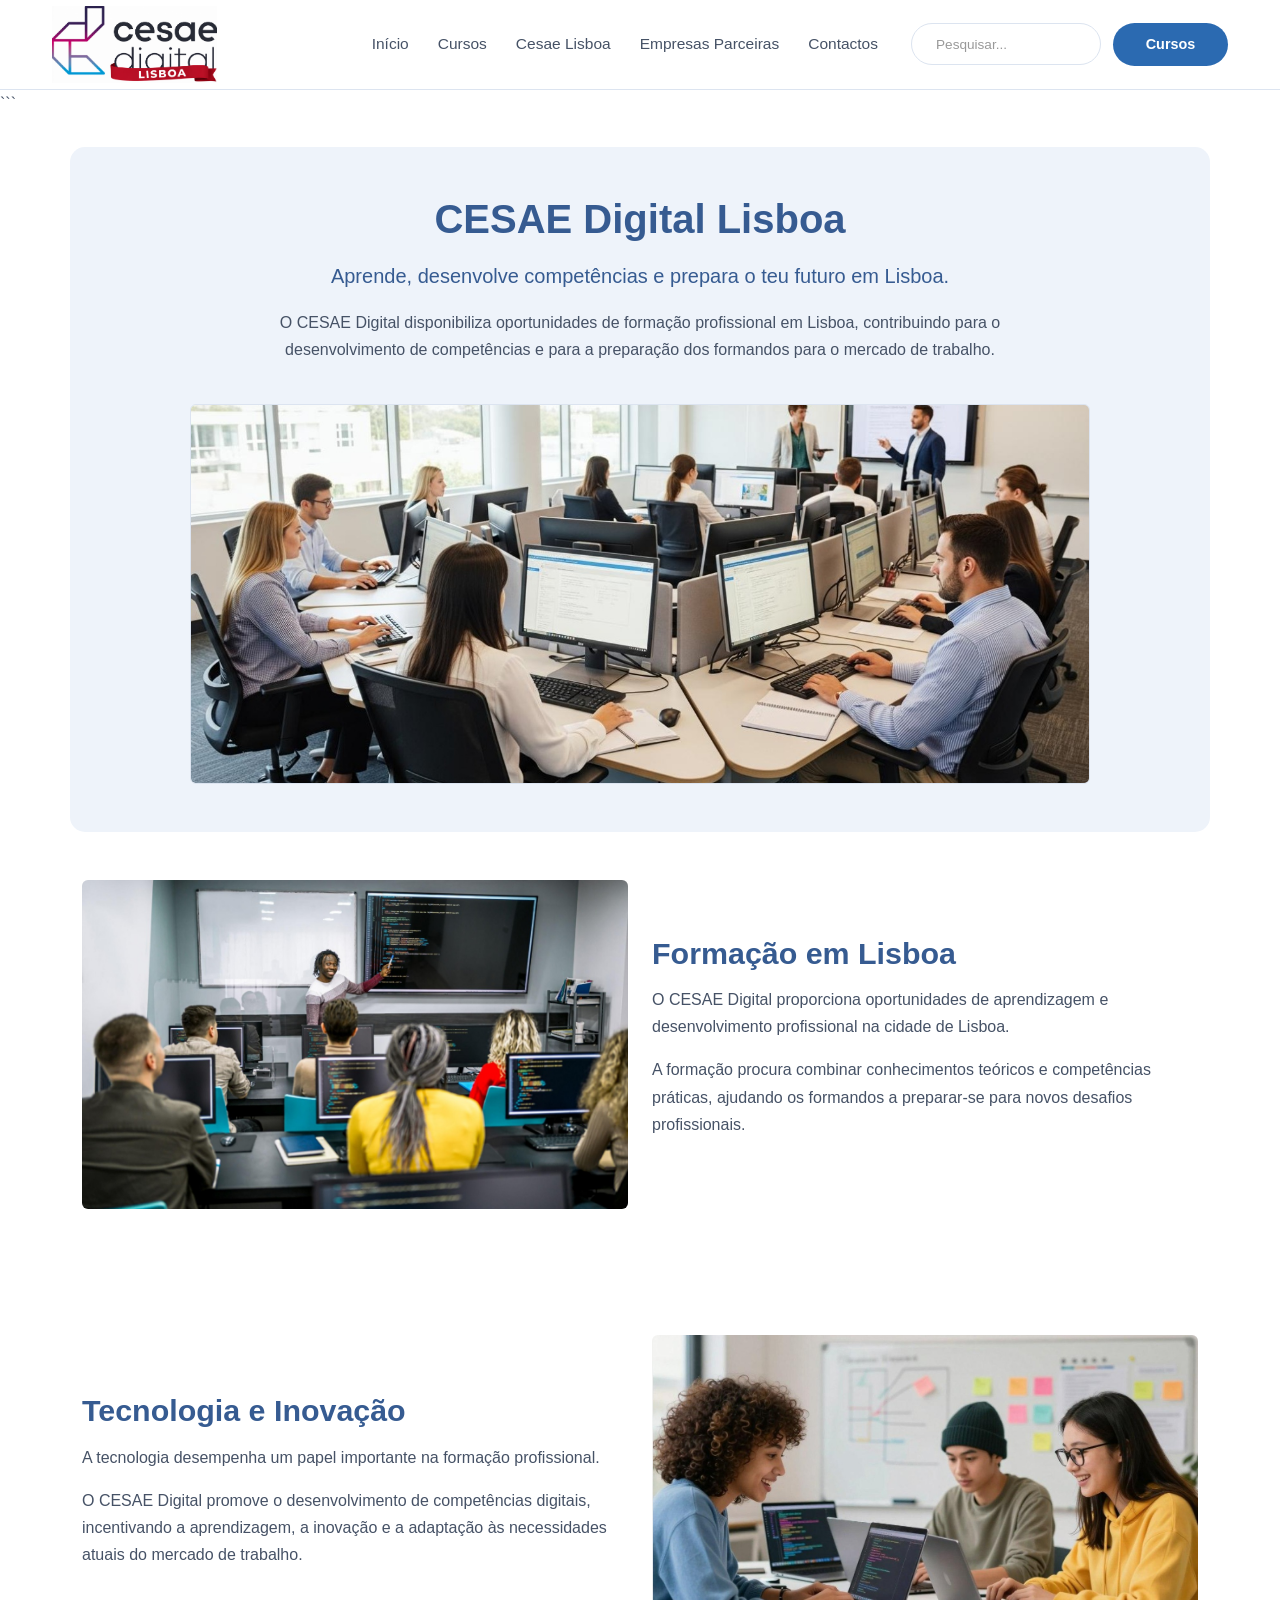
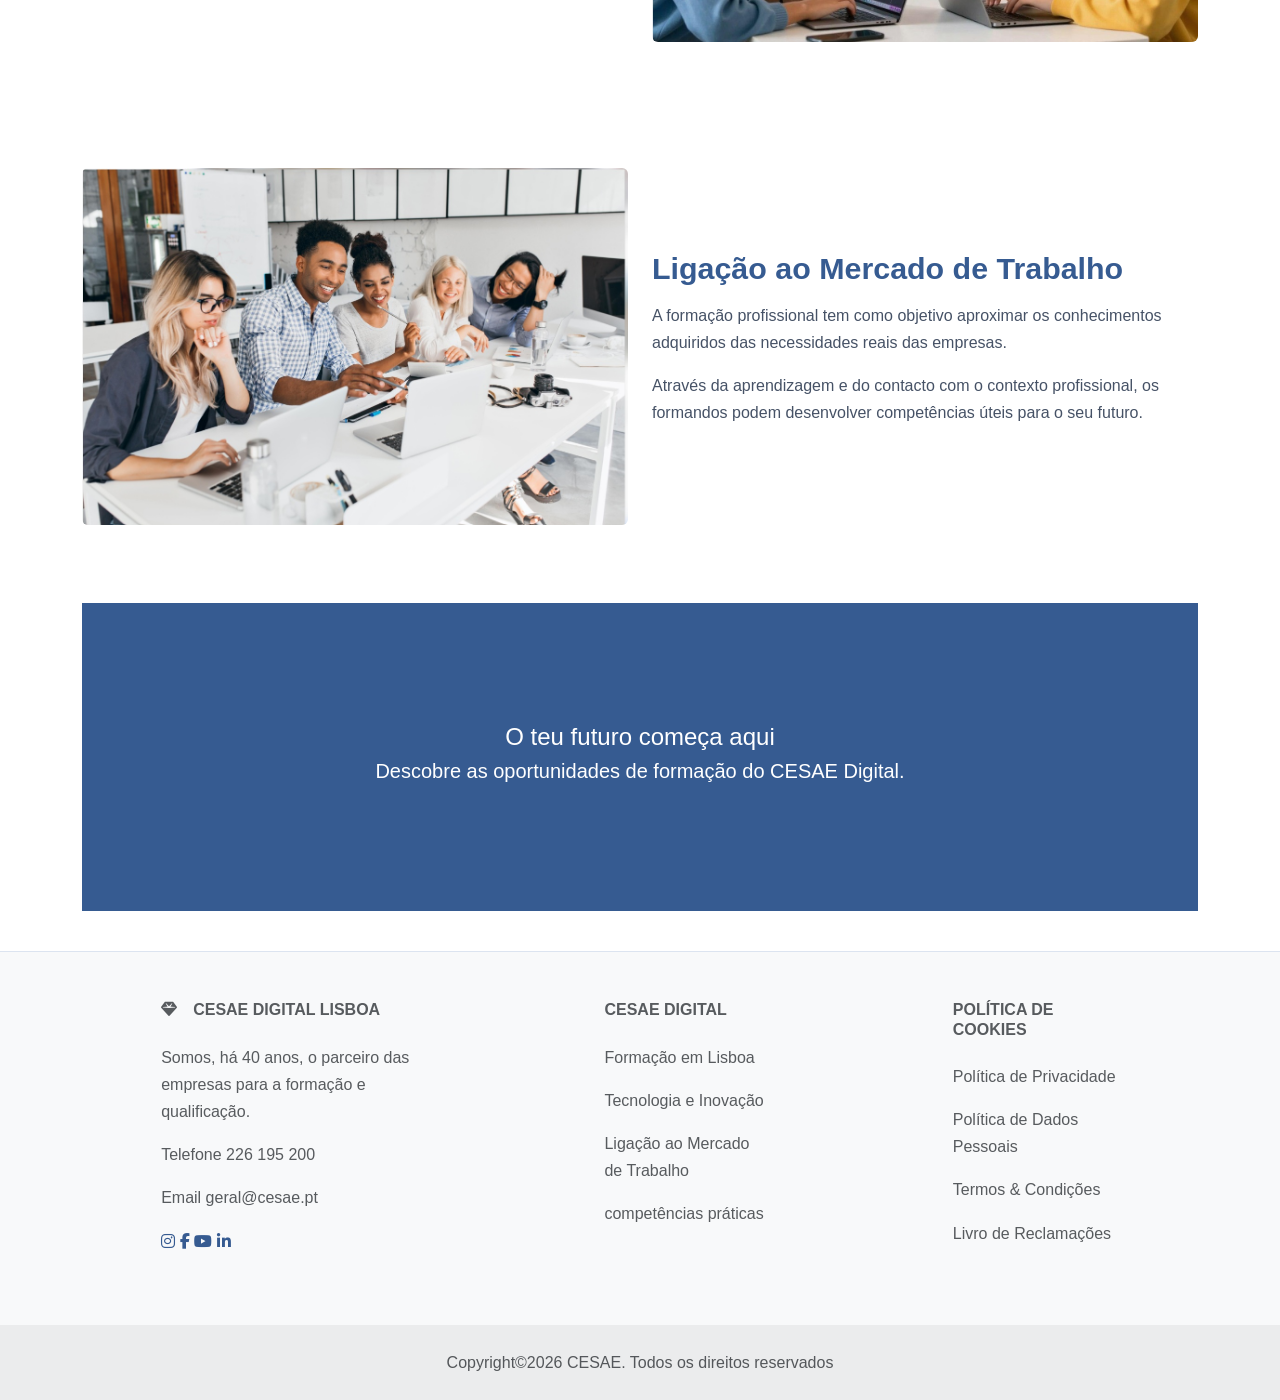
==== commit 96e49a65: "Merge remote-tracking branch 'origin/main' into JoaoProj # Conflicts: #	Css/style.css #	Images/038ba" ====
--- a/Pages/CesaeLisboa.html
+++ b/Pages/CesaeLisboa.html
@@ -13,13 +13,13 @@
     <link href="https://cdn.jsdelivr.net/npm/bootstrap@5.3.3/dist/css/bootstrap.min.css"
           rel="stylesheet">
 
-        
+
 <link rel="stylesheet"
       href="https://cdnjs.cloudflare.com/ajax/libs/font-awesome/6.5.2/css/all.min.css">
 
 
     <!-- CSS da página -->
-    <link rel="stylesheet" href="/Css/style.css">
+    <link rel="stylesheet" href="../Css/style.css">
 
 </head>
 
@@ -27,7 +27,7 @@
 
 
 <!-- =====================================
-     NAVBAR 
+     NAVBAR
 ===================================== -->
 
 <nav class="navbar navbar-expand-lg">
@@ -35,9 +35,9 @@
     <div class="container">
 
         <!-- LOGÓTIPO -->
-        <a href="/index.html" class="logo">
+        <a href="../index.html" class="logo">
             <img
-                src="../images/logo-escola-digital.png"
+                src="../Images/logo-escola-digital.png"
                 alt="Escola Digital Lisboa"
             >
         </a>
@@ -66,35 +66,35 @@
 
                 <!-- INÍCIO -->
                 <li class="nav-item">
-                    <a class="nav-link" href="/index.html">
+                    <a class="nav-link" href="../index.html">
                         Início
                     </a>
                 </li>
 
                 <!-- CURSOS -->
                 <li class="nav-item">
-                    <a class="nav-link" href="/Pages/cursos.html">
+                    <a class="nav-link" href="cursos.html">
                         Cursos
                     </a>
                 </li>
 
                 <!-- CESAE LISBOA -->
                 <li class="nav-item">
-                    <a class="nav-link" href="/Pages/CesaeLisboa.html">
+                    <a class="nav-link" href="CesaeLisboa.html">
                         Cesae Lisboa
                     </a>
                 </li>
 
                 <!-- EMPRESAS PARCEIRAS -->
                 <li class="nav-item">
-                    <a class="nav-link" href="/Pages/EmpresasParceiras.html">
+                    <a class="nav-link" href="EmpresasParceiras.html">
                         Empresas Parceiras
                     </a>
                 </li>
 
                 <!-- CONTACTOS -->
                 <li class="nav-item">
-                    <a class="nav-link" href="/Pages/contactos.html">
+                    <a class="nav-link" href="contactos.html">
                         Contactos
                     </a>
                 </li>
@@ -122,7 +122,7 @@
 
                 <!-- BOTÃO CURSOS -->
                 <a
-                    href="/Pages/cursos.html"
+                    href="cursos.html"
                     class="btn-cursos"
                 >
                     Cursos
@@ -137,7 +137,7 @@
 </nav>
 ```
 
-   
+
 
     <!-- APRESENTAÇÃO PRINCIPAL -->
     <header class="container text-center py-5">
@@ -157,7 +157,7 @@
             dos formandos para o mercado de trabalho.
         </p>
 
-        <img src="/images/classroom.jpg"
+        <img src="../Images/classroom.jpg"
              alt="Sala de formação com computadores"
              class="img-fluid rounded mt-4 imagem-principal">
 
@@ -172,7 +172,7 @@
 
                 <div class="col-12 col-md-6">
 
-                    <img src="/images/classroom 2.jpg"
+                    <img src="../Images/classroom-2.jpg"
                          alt="Ambiente de aprendizagem"
                          class="img-fluid rounded imagem-secao"
                          loading="lazy">
@@ -234,7 +234,7 @@
 
                 <div class="col-12 col-md-6 order-1 order-md-2">
 
-                    <img src="/images/tecnologia e informação.jpg"
+                    <img src="../Images/tecnologia-e-informacao.jpg"
                          alt="Aprendizagem e tecnologia"
                          class="img-fluid rounded imagem-secao"
                          loading="lazy">
@@ -252,7 +252,7 @@
 
                 <div class="col-12 col-md-6">
 
-                    <img src="/images/Ligação ao Mercado de Trabalho.jpg"
+                    <img src="../Images/Ligação-mercado-trabalho.jpg"
                          alt="Profissionais em colaboração"
                          class="img-fluid rounded imagem-secao"
                          loading="lazy">
@@ -286,7 +286,7 @@
 
         </section>
 
-        
+
 <!-- MENSAGEM FINAL -->
 <section class="ajuda-formacao">
     <div class="container">
@@ -307,10 +307,10 @@
     </main>
 
   <!-- Footer -->
-<footer class="text-center text-lg-start bg-body-tertiary text-muted">  
-   
-    
-   
+<footer class="text-center text-lg-start bg-body-tertiary text-muted">
+
+
+
   </section>
   <!-- Section: Social media -->
 
@@ -349,7 +349,7 @@
 
 </div>
           </p>
-          
+
         </div>
         <!-- Grid column -->
 
@@ -393,7 +393,7 @@
             <a href="https://www.livroreclamacoes.pt/Inicio/" class="text-reset">Livro de Reclamações</a>
           </p>
         </div>
-        <!-- Grid column -->    
+        <!-- Grid column -->
       </div>
       <!-- Grid row -->
     </div>
@@ -403,7 +403,7 @@
   <!-- Copyright -->
   <div class="text-center p-4" style="background-color: rgba(0, 0, 0, 0.05);">
     Copyright©2026 CESAE. Todos os direitos reservados
-   
+
   </div>
   <!-- Copyright -->
 </footer>
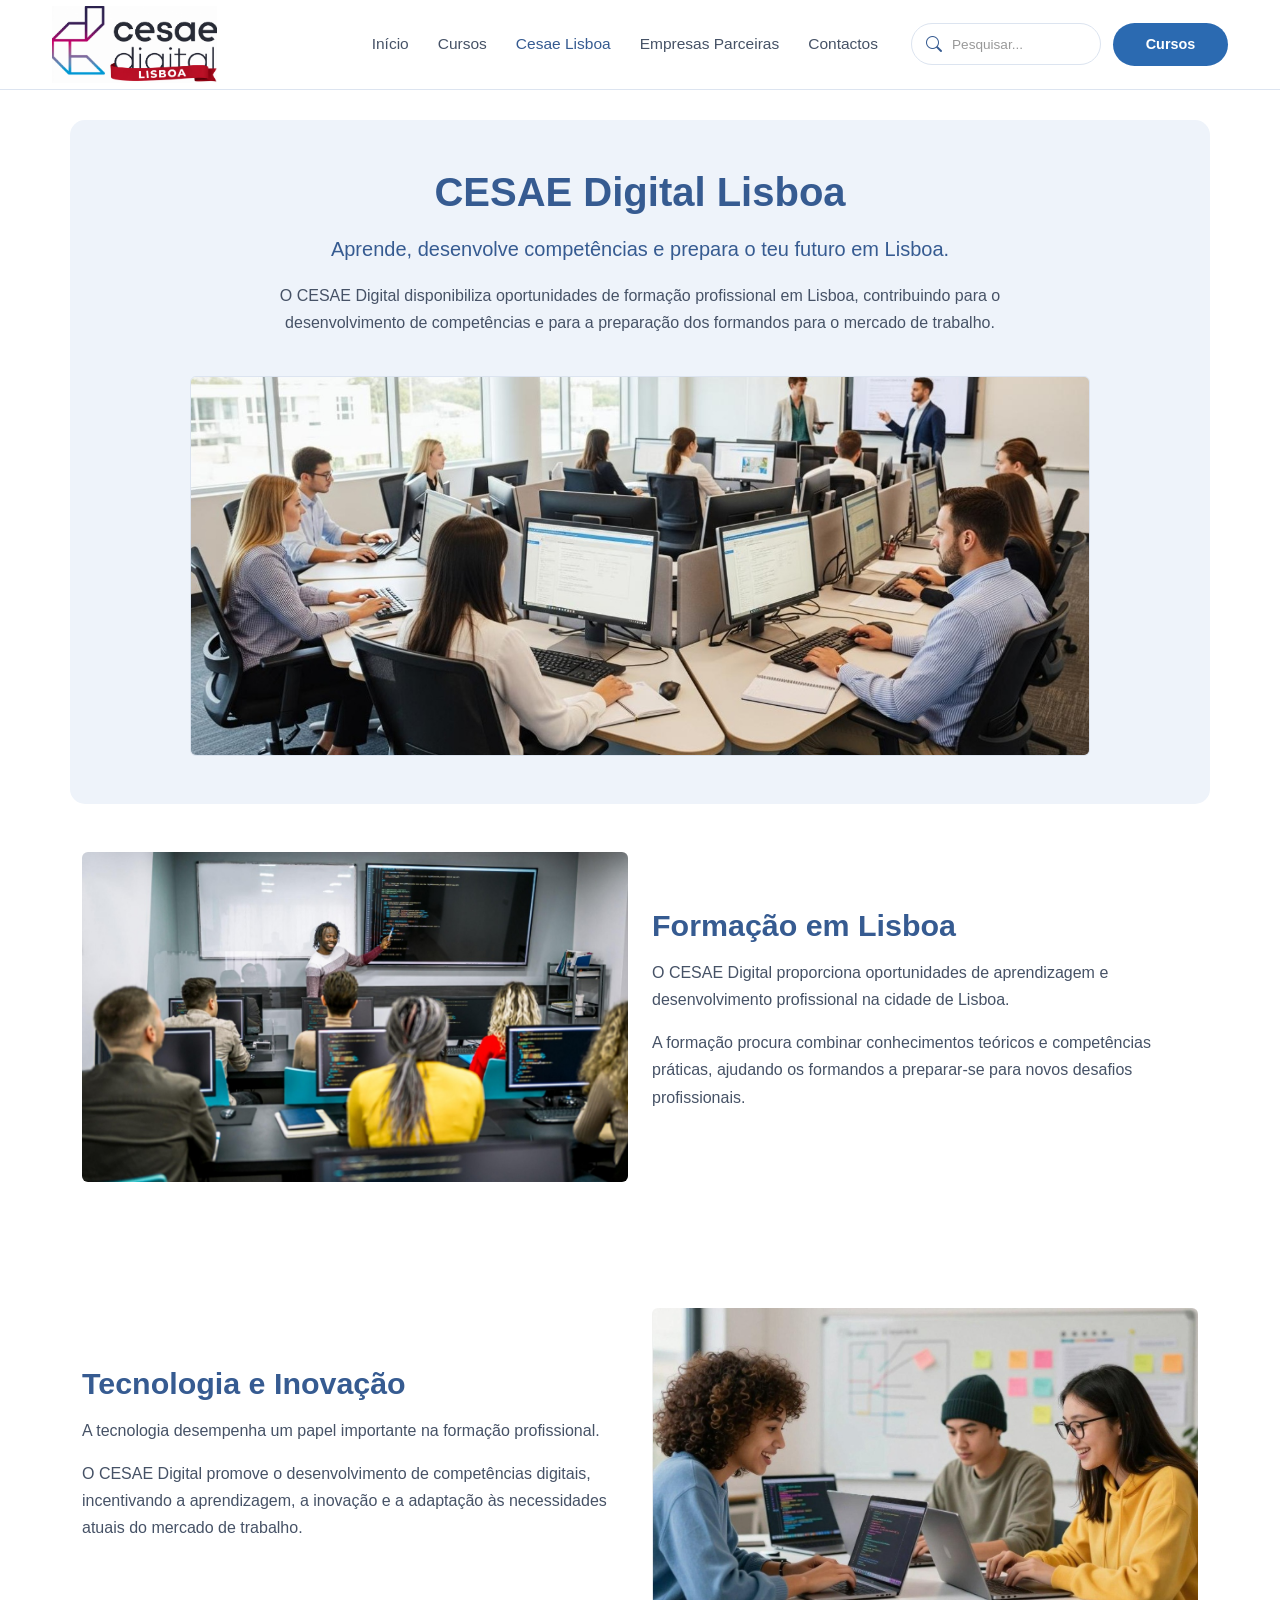
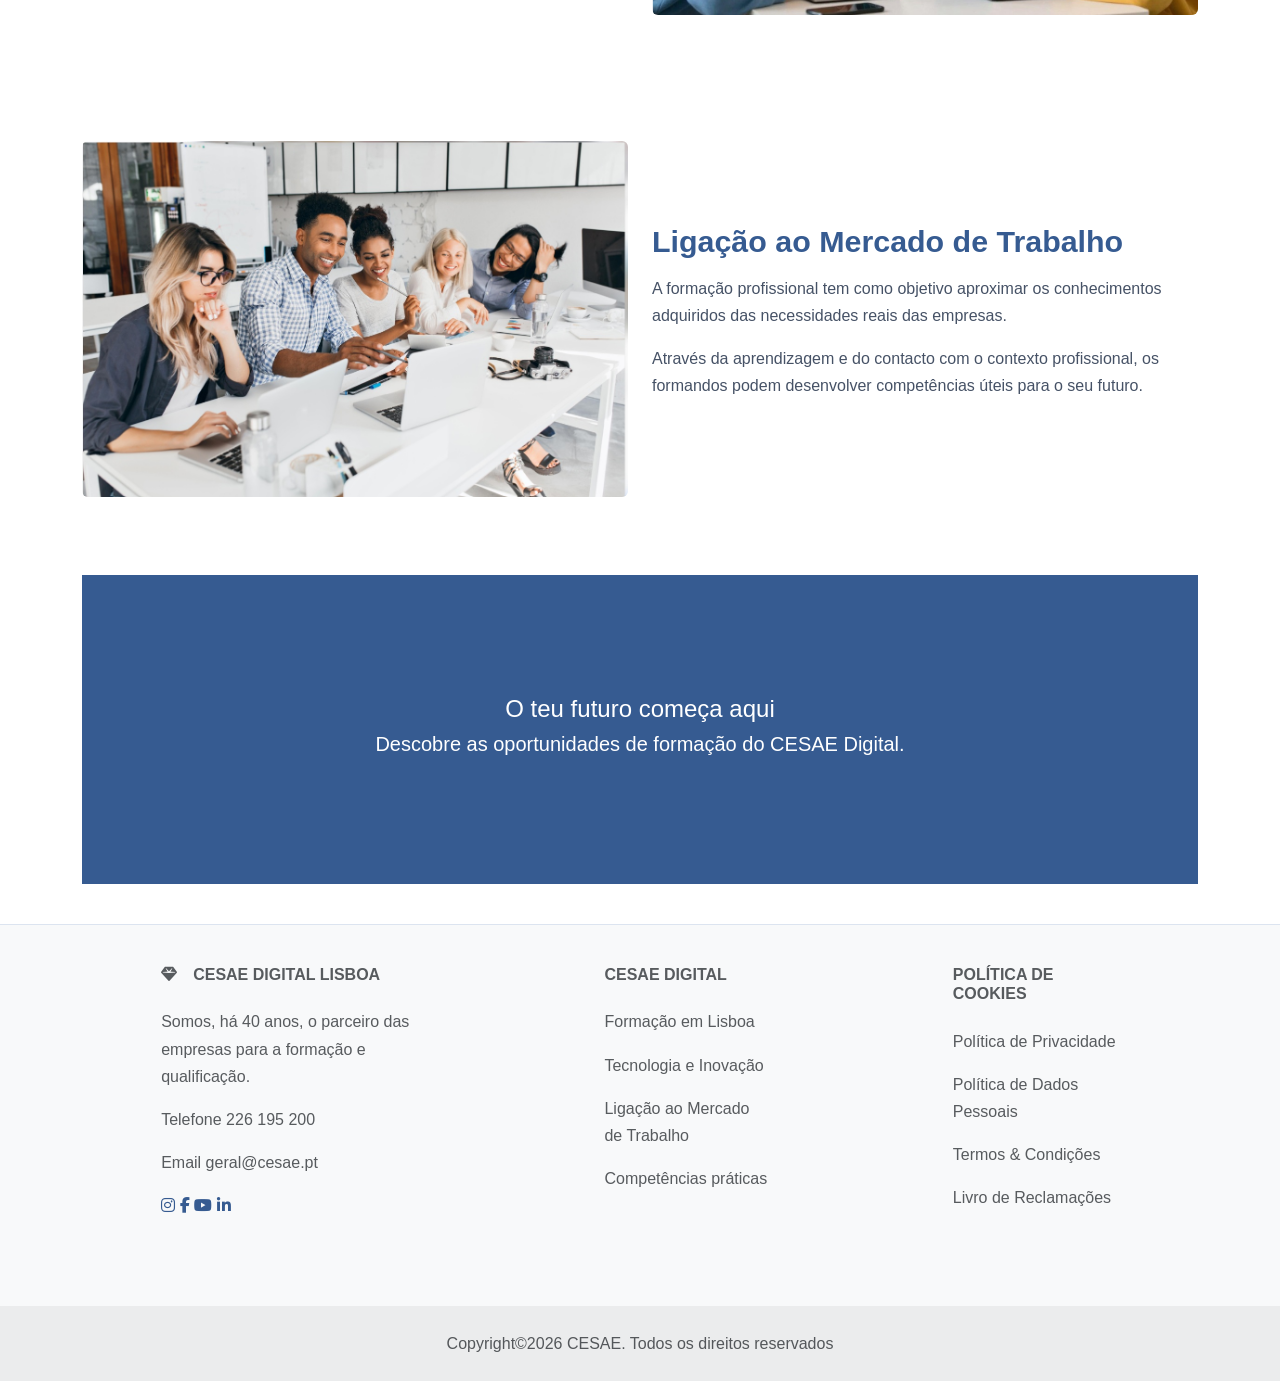
==== commit 84803024: "versaofinal" ====
--- a/Pages/CesaeLisboa.html
+++ b/Pages/CesaeLisboa.html
@@ -1,413 +1,177 @@
-
 <!DOCTYPE html>
 <html lang="pt-PT">
 
 <head>
     <meta charset="UTF-8">
-    <meta name="viewport"
-          content="width=device-width, initial-scale=1.0">
-
+    <meta name="viewport" content="width=device-width, initial-scale=1.0">
     <title>CESAE Digital Lisboa</title>
 
     <!-- Bootstrap 5 -->
-    <link href="https://cdn.jsdelivr.net/npm/bootstrap@5.3.3/dist/css/bootstrap.min.css"
-          rel="stylesheet">
+    <link href="https://cdn.jsdelivr.net/npm/bootstrap@5.3.3/dist/css/bootstrap.min.css" rel="stylesheet">
+    <link rel="stylesheet" href="https://cdnjs.cloudflare.com/ajax/libs/font-awesome/6.5.2/css/all.min.css">
+    <link rel="stylesheet" href="https://cdn.jsdelivr.net/npm/bootstrap-icons@1.11.3/font/bootstrap-icons.min.css">
 
-
-<link rel="stylesheet"
-      href="https://cdnjs.cloudflare.com/ajax/libs/font-awesome/6.5.2/css/all.min.css">
-
-
-    <!-- CSS da página -->
+    <!-- CSS da página (Recua uma pasta para encontrar o Css) -->
     <link rel="stylesheet" href="../Css/style.css">
-
 </head>
 
 <body>
 
+    <!-- NAVBAR -->
+    <nav class="navbar navbar-expand-lg">
+        <div class="container">
+            <a href="../index.html" class="logo">
+                <img src="../Images/logo-escola-digital.png" alt="Escola Digital Lisboa">
+            </a>
 
-<!-- =====================================
-     NAVBAR
-===================================== -->
+            <button class="navbar-toggler" type="button" data-bs-toggle="collapse" data-bs-target="#menuPrincipal"
+                aria-controls="menuPrincipal" aria-expanded="false" aria-label="Abrir menu">
+                <span class="navbar-toggler-icon"></span>
+            </button>
 
-<nav class="navbar navbar-expand-lg">
+            <div class="collapse navbar-collapse justify-content-end" id="menuPrincipal">
+                <ul class="navbar-nav">
+                    <li class="nav-item"><a class="nav-link" href="../index.html">Início</a></li>
+                    <li class="nav-item"><a class="nav-link" href="cursos.html">Cursos</a></li>
+                    <li class="nav-item"><a class="nav-link active" href="CesaeLisboa.html">Cesae Lisboa</a></li>
+                    <li class="nav-item"><a class="nav-link" href="EmpresasParceiras.html">Empresas Parceiras</a></li>
+                    <li class="nav-item"><a class="nav-link" href="contactos.html">Contactos</a></li>
+                </ul>
 
-    <div class="container">
-
-        <!-- LOGÓTIPO -->
-        <a href="../index.html" class="logo">
-            <img
-                src="../Images/logo-escola-digital.png"
-                alt="Escola Digital Lisboa"
-            >
-        </a>
-
-        <!-- BOTÃO MOBILE -->
-        <button
-            class="navbar-toggler"
-            type="button"
-            data-bs-toggle="collapse"
-            data-bs-target="#menuPrincipal"
-            aria-controls="menuPrincipal"
-            aria-expanded="false"
-            aria-label="Abrir menu"
-        >
-            <span class="navbar-toggler-icon"></span>
-        </button>
-
-        <!-- MENU -->
-        <div
-            class="collapse navbar-collapse justify-content-end"
-            id="menuPrincipal"
-        >
-
-            <!-- LINKS -->
-            <ul class="navbar-nav">
-
-                <!-- INÍCIO -->
-                <li class="nav-item">
-                    <a class="nav-link" href="../index.html">
-                        Início
-                    </a>
-                </li>
-
-                <!-- CURSOS -->
-                <li class="nav-item">
-                    <a class="nav-link" href="cursos.html">
-                        Cursos
-                    </a>
-                </li>
-
-                <!-- CESAE LISBOA -->
-                <li class="nav-item">
-                    <a class="nav-link" href="CesaeLisboa.html">
-                        Cesae Lisboa
-                    </a>
-                </li>
-
-                <!-- EMPRESAS PARCEIRAS -->
-                <li class="nav-item">
-                    <a class="nav-link" href="EmpresasParceiras.html">
-                        Empresas Parceiras
-                    </a>
-                </li>
-
-                <!-- CONTACTOS -->
-                <li class="nav-item">
-                    <a class="nav-link" href="contactos.html">
-                        Contactos
-                    </a>
-                </li>
-
-            </ul>
-
-            <!-- PESQUISA + BOTÃO -->
-            <div class="right-area">
-
-                <!-- PESQUISA -->
-                <form
-                    class="search-box"
-                    action="#"
-                    method="get"
-                >
-                    <i class="bi bi-search"></i>
-
-                    <input
-                        type="search"
-                        name="pesquisa"
-                        placeholder="Pesquisar..."
-                        aria-label="Pesquisar"
-                    >
-                </form>
-
-                <!-- BOTÃO CURSOS -->
-                <a
-                    href="cursos.html"
-                    class="btn-cursos"
-                >
-                    Cursos
-                </a>
-
+                <div class="right-area">
+                    <form class="search-box" action="#" method="get">
+                        <i class="bi bi-search"></i>
+                        <input type="search" name="pesquisa" placeholder="Pesquisar..." aria-label="Pesquisar">
+                    </form>
+                    <a href="cursos.html" class="btn-cursos">Cursos</a>
+                </div>
             </div>
-
         </div>
-
-    </div>
-
-</nav>
-```
-
-
+    </nav>
 
     <!-- APRESENTAÇÃO PRINCIPAL -->
     <header class="container text-center py-5">
+        <h1>CESAE Digital Lisboa</h1>
+        <p class="lead mt-3">Aprende, desenvolve competências e prepara o teu futuro em Lisboa.</p>
+        <p>O CESAE Digital disponibiliza oportunidades de formação profissional em Lisboa, contribuindo para o
+            desenvolvimento de competências e para a preparação dos formandos para o mercado de trabalho.</p>
 
-        <h1>CESAE Digital Lisboa</h1>
-
-        <p class="lead mt-3">
-            Aprende, desenvolve competências
-            e prepara o teu futuro em Lisboa.
-        </p>
-
-        <p>
-            O CESAE Digital disponibiliza oportunidades
-            de formação profissional em Lisboa,
-            contribuindo para o desenvolvimento
-            de competências e para a preparação
-            dos formandos para o mercado de trabalho.
-        </p>
-
-        <img src="../Images/classroom.jpg"
-             alt="Sala de formação com computadores"
-             class="img-fluid rounded mt-4 imagem-principal">
-
+        <img src="../Images/classroom.jpg" alt="Sala de formação com computadores"
+            class="img-fluid rounded mt-4 imagem-principal">
     </header>
 
     <main class="container">
-
         <!-- FORMAÇÃO EM LISBOA -->
-        <section class="py-5">
-
+        <section id="formacao" class="py-5">
             <div class="row align-items-center g-4">
-
                 <div class="col-12 col-md-6">
-
-                    <img src="../Images/classroom-2.jpg"
-                         alt="Ambiente de aprendizagem"
-                         class="img-fluid rounded imagem-secao"
-                         loading="lazy">
-
+                    <img src="../Images/classroom-2.jpg" alt="Ambiente de aprendizagem"
+                        class="img-fluid rounded imagem-secao" loading="lazy">
                 </div>
-
                 <div class="col-12 col-md-6">
-
                     <h2>Formação em Lisboa</h2>
-
-                    <p>
-                        O CESAE Digital proporciona
-                        oportunidades de aprendizagem
-                        e desenvolvimento profissional
-                        na cidade de Lisboa.
-                    </p>
-
-                    <p>
-                        A formação procura combinar
-                        conhecimentos teóricos e
-                        competências práticas,
-                        ajudando os formandos a
-                        preparar-se para novos
-                        desafios profissionais.
-                    </p>
-
+                    <p>O CESAE Digital proporciona oportunidades de aprendizagem e desenvolvimento profissional na
+                        cidade de Lisboa.</p>
+                    <p>A formação procura combinar conhecimentos teóricos e competências práticas, ajudando os formandos
+                        a preparar-se para novos desafios profissionais.</p>
                 </div>
-
             </div>
-
         </section>
 
         <!-- TECNOLOGIA E INOVAÇÃO -->
-        <section class="py-5">
-
+        <section id="tecnologia" class="py-5">
             <div class="row align-items-center g-4">
-
                 <div class="col-12 col-md-6 order-2 order-md-1">
-
                     <h2>Tecnologia e Inovação</h2>
-
-                    <p>
-                        A tecnologia desempenha
-                        um papel importante na
-                        formação profissional.
-                    </p>
-
-                    <p>
-                        O CESAE Digital promove
-                        o desenvolvimento de
-                        competências digitais,
-                        incentivando a aprendizagem,
-                        a inovação e a adaptação
-                        às necessidades atuais
-                        do mercado de trabalho.
-                    </p>
-
+                    <p>A tecnologia desempenha um papel importante na formação profissional.</p>
+                    <p>O CESAE Digital promove o desenvolvimento de competências digitais, incentivando a aprendizagem,
+                        a inovação e a adaptação às necessidades atuais do mercado de trabalho.</p>
                 </div>
-
                 <div class="col-12 col-md-6 order-1 order-md-2">
-
-                    <img src="../Images/tecnologia-e-informacao.jpg"
-                         alt="Aprendizagem e tecnologia"
-                         class="img-fluid rounded imagem-secao"
-                         loading="lazy">
-
+                    <img src="../Images/tecnologia-e-informacao.jpg" alt="Aprendizagem e tecnologia"
+                        class="img-fluid rounded imagem-secao" loading="lazy">
                 </div>
-
             </div>
-
         </section>
 
         <!-- LIGAÇÃO AO MERCADO DE TRABALHO -->
-        <section class="py-5">
-
+        <section id="mercado" class="py-5">
             <div class="row align-items-center g-4">
-
                 <div class="col-12 col-md-6">
-
-                    <img src="../Images/Ligação-mercado-trabalho.jpg"
-                         alt="Profissionais em colaboração"
-                         class="img-fluid rounded imagem-secao"
-                         loading="lazy">
-
+                    <img src="../Images/Ligação-mercado-trabalho.jpg" alt="Profissionais em colaboração"
+                        class="img-fluid rounded imagem-secao" loading="lazy">
                 </div>
-
                 <div class="col-12 col-md-6">
-
                     <h2>Ligação ao Mercado de Trabalho</h2>
-
-                    <p>
-                        A formação profissional
-                        tem como objetivo aproximar
-                        os conhecimentos adquiridos
-                        das necessidades reais
-                        das empresas.
-                    </p>
-
-                    <p>
-                        Através da aprendizagem
-                        e do contacto com o
-                        contexto profissional,
-                        os formandos podem
-                        desenvolver competências
-                        úteis para o seu futuro.
-                    </p>
-
+                    <p>A formação profissional tem como objetivo aproximar os conhecimentos adquiridos das necessidades
+                        reais das empresas.</p>
+                    <p>Através da aprendizagem e do contacto com o contexto profissional, os formandos podem desenvolver
+                        competências úteis para o seu futuro.</p>
                 </div>
-
             </div>
-
         </section>
 
-
-<!-- MENSAGEM FINAL -->
-<section class="ajuda-formacao">
-    <div class="container">
-        <div class="row align-items-center">
-
-    <div class="col-12 text-center">
+        <!-- MENSAGEM FINAL -->
+        <section class="ajuda-formacao text-center">
+            <div class="container">
                 <h4>O teu futuro começa aqui</h4>
-
-                <h5>
-                    Descobre as oportunidades de formação
-                    do CESAE Digital.
-                </h5>
+                <h5>Descobre as oportunidades de formação do CESAE Digital.</h5>
             </div>
-        </div>
-    </div>
-</section>
-
+        </section>
     </main>
 
-  <!-- Footer -->
-<footer class="text-center text-lg-start bg-body-tertiary text-muted">
+    <!-- FOOTER -->
+    <footer class="text-center text-lg-start bg-body-tertiary text-muted">
+        <section class="py-4">
+            <div class="container text-center text-md-start mt-3">
+                <div class="row mt-3">
+                    <div class="col-md-3 col-lg-4 col-xl-3 mx-auto mb-4">
+                        <h6 class="text-uppercase fw-bold mb-4"><i class="fas fa-gem me-3"></i>Cesae Digital Lisboa</h6>
+                        <p>Somos, há 40 anos, o parceiro das empresas para a formação e qualificação.</p>
+                        <p>Telefone 226 195 200</p>
+                        <p>Email geral@cesae.pt</p>
+                        <div class="redes-sociais">
+                            <a href="https://www.instagram.com/cesae.digital/" target="_blank" aria-label="Instagram"><i
+                                    class="fab fa-instagram"></i></a>
+                            <a href="https://www.facebook.com/CesaeDigital" target="_blank" aria-label="Facebook"><i
+                                    class="fab fa-facebook-f"></i></a>
+                            <a href="https://www.youtube.com/@cesaedigital" target="_blank" aria-label="YouTube"><i
+                                    class="fab fa-youtube"></i></a>
+                            <a href="https://pt.linkedin.com/school/cesae-digital/" target="_blank"
+                                aria-label="LinkedIn"><i class="fab fa-linkedin-in"></i></a>
+                        </div>
+                    </div>
 
+                    <div class="col-md-2 col-lg-2 col-xl-2 mx-auto mb-4">
+                        <h6 class="text-uppercase fw-bold mb-4">Cesae Digital</h6>
+                        <p><a href="CesaeLisboa.html#formacao" class="text-reset">Formação em Lisboa</a></p>
+                        <p><a href="CesaeLisboa.html#tecnologia" class="text-reset">Tecnologia e Inovação</a></p>
+                        <p><a href="CesaeLisboa.html#mercado" class="text-reset">Ligação ao Mercado de
+                                Trabalho</a></p>
+                        <p><a href="CesaeLisboa.html#formacao" class="text-reset">Competências práticas</a></p>
+                    </div>
 
+                    <div class="col-md-3 col-lg-2 col-xl-2 mx-auto mb-4">
+                        <h6 class="text-uppercase fw-bold mb-4">Política de Cookies</h6>
+                        <p><a href="https://cesaedigital.pt/fldrSite/pages/privacyPolicy.aspx"
+                                class="text-reset">Política de Privacidade</a></p>
+                        <p><a href="https://cesaedigital.pt/fldrSite/pages/personalDataPolicy.aspx"
+                                class="text-reset">Política de Dados Pessoais</a></p>
+                        <p><a href="https://cesaedigital.pt/fldrSite/pages/termsAndConditions.aspx"
+                                class="text-reset">Termos & Condições</a></p>
+                        <p><a href="https://www.livroreclamacoes.pt/Inicio/" class="text-reset">Livro de Reclamações</a>
+                        </p>
+                    </div>
+                </div>
+            </div>
+        </section>
 
-  </section>
-  <!-- Section: Social media -->
+        <div class="text-center p-4" style="background-color: rgba(0, 0, 0, 0.05);">
+            Copyright©2026 CESAE. Todos os direitos reservados
+        </div>
+    </footer>
 
-  <!-- Section: Links  -->
-  <section class="">
-    <div class="container text-center text-md-start mt-5">
-      <!-- Grid row -->
-      <div class="row mt-3">
-        <!-- Grid column -->
-        <div class="col-md-3 col-lg-4 col-xl-3 mx-auto mb-4">
-          <!-- Content -->
-          <h6 class="text-uppercase fw-bold mb-4">
-            <i class="fas fa-gem me-3"></i>Cesae Digital Lisboa
-          </h6>
-          <p>
-            Somos, há 40 anos, o parceiro das empresas para a formação e qualificação.</p>
-<p>Telefone 226 195 200 </p>
-<p>Email geral@cesae.pt </p>
-<div class="redes-sociais">
+    <script src="https://cdn.jsdelivr.net/npm/bootstrap@5.3.3/dist/js/bootstrap.bundle.min.js"></script>
+</body>
 
-    <a href="https://www.instagram.com/cesae.digital/" target="_blank" aria-label="Instagram">
-        <i class="fab fa-instagram"></i>
-    </a>
-
-    <a href="https://www.facebook.com/CesaeDigital" target="_blank" aria-label="Facebook">
-        <i class="fab fa-facebook-f"></i>
-    </a>
-
-    <a href="https://www.youtube.com/@cesaedigital" target="_blank" aria-label="YouTube">
-        <i class="fab fa-youtube"></i>
-    </a>
-
-    <a href="https://pt.linkedin.com/school/cesae-digital/" target="_blank" aria-label="LinkedIn">
-        <i class="fab fa-linkedin-in"></i>
-    </a>
-
-</div>
-          </p>
-
-        </div>
-        <!-- Grid column -->
-
-        <!-- Grid column -->
-        <div class="col-md-2 col-lg-2 col-xl-2 mx-auto mb-4">
-          <!-- Links -->
-          <h6 class="text-uppercase fw-bold mb-4">
-            Cesae Digital
-          </h6>
-          <p>
-            <a href="#!" class="text-reset">Formação em Lisboa</a>
-          </p>
-          <p>
-            <a href="#!" class="text-reset">Tecnologia e Inovação</a>
-          </p>
-          <p>
-            <a href="#!" class="text-reset">Ligação ao Mercado de Trabalho</a>
-          </p>
-          <p>
-            <a href="#!" class="text-reset">competências práticas</a>
-          </p>
-        </div>
-        <!-- Grid column -->
-
-        <!-- Grid column -->
-        <div class="col-md-3 col-lg-2 col-xl-2 mx-auto mb-4">
-          <!-- Links -->
-          <h6 class="text-uppercase fw-bold mb-4">
-            Política de Cookies
-          </h6>
-          <p>
-            <a href="https://cesaedigital.pt/fldrSite/pages/privacyPolicy.aspx" class="text-reset">Política de Privacidade</a>
-          </p>
-          <p>
-            <a href="https://cesaedigital.pt/fldrSite/pages/personalDataPolicy.aspx" class="text-reset">Política de Dados Pessoais</a>
-          </p>
-          <p>
-            <a href="https://cesaedigital.pt/fldrSite/pages/termsAndConditions.aspx" class="text-reset">Termos & Condições</a>
-          </p>
-          <p>
-            <a href="https://www.livroreclamacoes.pt/Inicio/" class="text-reset">Livro de Reclamações</a>
-          </p>
-        </div>
-        <!-- Grid column -->
-      </div>
-      <!-- Grid row -->
-    </div>
-  </section>
-  <!-- Section: Links  -->
-
-  <!-- Copyright -->
-  <div class="text-center p-4" style="background-color: rgba(0, 0, 0, 0.05);">
-    Copyright©2026 CESAE. Todos os direitos reservados
-
-  </div>
-  <!-- Copyright -->
-</footer>
-<!-- Footer -->
-
-</body>
-</html>
+</html>
--- a/Css/style.css
+++ b/Css/style.css
@@ -2,614 +2,628 @@
    ESTILOS GERAIS
 ===================================== */
 * {
-    box-sizing: border-box;
+  box-sizing: border-box;
 }
 
 :root {
-    --azul: #365B91;
-    --azul-claro: #EEF3FA;
-    --lilas: #B8A9DD;
-    --lilas-claro: #F7F4FC;
-    --branco: #FFFFFF;
-    --texto: #465266;
-    --borda: #DCE4F0;
+  --azul: #365b91;
+  --azul-claro: #eef3fa;
+  --lilas: #b8a9dd;
+  --lilas-claro: #f7f4fc;
+  --branco: #ffffff;
+  --texto: #465266;
+  --borda: #dce4f0;
 }
 
 body {
-    margin: 0;
-    background-color: var(--branco);
-    color: var(--texto);
-    font-family: Arial, Helvetica, sans-serif;
-    line-height: 1.7;
-}
-
-h1, h2, h3 {
-    color: var(--azul);
+  margin: 0;
+  background-color: var(--branco);
+  color: var(--texto);
+  font-family: Arial, Helvetica, sans-serif;
+  line-height: 1.7;
+}
+
+h1,
+h2,
+h3 {
+  color: var(--azul);
 }
 
 h1 {
-    font-size: 2.5rem;
-    font-weight: 600;
+  font-size: 2.5rem;
+  font-weight: 600;
 }
 
 h2 {
-    font-size: 1.9rem;
-    font-weight: 600;
+  font-size: 1.9rem;
+  font-weight: 600;
 }
 
 h3 {
-    font-weight: 600;
+  font-weight: 600;
 }
 
 a {
-    color: var(--azul);
-    text-decoration: none;
+  color: var(--azul);
+  text-decoration: none;
 }
 
 a:hover {
-    color: #28466F;
-    text-decoration: underline;
+  color: #28466f;
+  text-decoration: underline;
 }
 
 /* =====================================
    NAVBAR
 ===================================== */
 .navbar {
-    height: 90px;
-    background-color: var(--branco);
-    border-bottom: 1px solid var(--borda);
-    padding: 0;
+  height: 90px;
+  background-color: var(--branco);
+  border-bottom: 1px solid var(--borda);
+  padding: 0;
 }
 
 .navbar .container {
-    height: 100%;
-    max-width: 1200px;
+  height: 100%;
+  max-width: 1200px;
 }
 
 .logo {
-    display: flex;
-    align-items: center;
-    height: 100%;
-    text-decoration: none;
+  display: flex;
+  align-items: center;
+  height: 100%;
+  text-decoration: none;
 }
 
 .logo img {
-    display: block;
-    width: 165px;
-    max-width: 100%;
-    height: auto;
+  display: block;
+  width: 165px;
+  max-width: 100%;
+  height: auto;
 }
 
 .navbar-nav {
-    display: flex;
-    align-items: center;
-    gap: 3px;
+  display: flex;
+  align-items: center;
+  gap: 3px;
 }
 
 .navbar-nav .nav-link {
-    color: var(--texto);
-    font-size: 15.5px;
-    font-weight: 400;
-    padding: 10px 13px !important;
-    margin-left: 0;
-    white-space: nowrap;
-    transition: color 0.2s;
+  color: var(--texto);
+  font-size: 15.5px;
+  font-weight: 400;
+  padding: 10px 13px !important;
+  margin-left: 0;
+  white-space: nowrap;
+  transition: color 0.2s;
 }
 
 .navbar-nav .nav-link:hover,
 .navbar-nav .nav-link.active {
-    color: var(--azul) !important;
+  color: var(--azul) !important;
 }
 
 .right-area {
-    display: flex;
-    align-items: center;
-    gap: 12px;
-    margin-left: 20px;
+  display: flex;
+  align-items: center;
+  gap: 12px;
+  margin-left: 20px;
 }
 
 .search-box {
-    display: flex;
-    align-items: center;
-    gap: 8px;
-    width: 190px;
-    height: 42px;
-    padding: 0 14px;
-    border: 1px solid var(--borda);
-    border-radius: 25px;
-    background-color: var(--branco);
+  display: flex;
+  align-items: center;
+  gap: 8px;
+  width: 190px;
+  height: 42px;
+  padding: 0 14px;
+  border: 1px solid var(--borda);
+  border-radius: 25px;
+  background-color: var(--branco);
 }
 
 .search-box i {
-    color: var(--azul);
-    font-size: 16px;
-    flex-shrink: 0;
+  color: var(--azul);
+  font-size: 16px;
+  flex-shrink: 0;
 }
 
 .search-box input {
-    width: 105px;
-    min-width: 0;
-    border: 0;
-    outline: 0;
-    background: transparent;
-    color: var(--texto);
-    font-size: 0.85rem;
+  width: 105px;
+  min-width: 0;
+  border: 0;
+  outline: 0;
+  background: transparent;
+  color: var(--texto);
+  font-size: 0.85rem;
 }
 
 .search-box input:focus {
-    width: 125px;
+  width: 125px;
 }
 
 .search-box input::placeholder {
-    color: #999;
+  color: #999;
 }
 
 .btn-cursos {
-    display: inline-flex;
-    align-items: center;
-    justify-content: center;
-    min-width: 115px;
-    padding: 9px 18px;
-    border-radius: 25px;
-    background-color: #2B6AB1;
-    color: var(--branco);
-    font-size: 0.9rem;
-    font-weight: 600;
-    white-space: nowrap;
-    text-decoration: none;
-    transition: background-color 0.3s;
+  display: inline-flex;
+  align-items: center;
+  justify-content: center;
+  min-width: 115px;
+  padding: 9px 18px;
+  border-radius: 25px;
+  background-color: #2b6ab1;
+  color: var(--branco);
+  font-size: 0.9rem;
+  font-weight: 600;
+  white-space: nowrap;
+  text-decoration: none;
+  transition: background-color 0.3s;
 }
 
 .btn-cursos:hover {
-    background-color: #1F4F86;
-    color: var(--branco);
-    text-decoration: none;
+  background-color: #1f4f86;
+  color: var(--branco);
+  text-decoration: none;
 }
 
 .navbar-toggler {
-    border: none;
-    padding: 5px;
+  border: none;
+  padding: 5px;
 }
 
 .navbar-toggler:focus {
-    box-shadow: none;
+  box-shadow: none;
 }
 
 /* =====================================
    CARROSSEL / CONTEÚDO
 ===================================== */
 .conteudo {
-    margin-top: 0;
-    padding: 0;
+  margin-top: 0;
+  padding: 0;
 }
 
 .conteudo h1 {
-    color: #071B3A;
-    font-size: 42px;
-    font-weight: 700;
+  color: #071b3a;
+  font-size: 42px;
+  font-weight: 700;
 }
 
 .conteudo p {
-    color: #666;
-    font-size: 18px;
+  color: #666;
+  font-size: 18px;
+}
+
+.carousel-caption h1,
+.carousel-caption h2,
+.carousel-caption p {
+  color: #fff; /* branco para sobressair em relação ás fotos */
+  text-shadow:
+    2px 2px 6px rgba(7, 27, 58, 0.9),
+    -2px -2px 6px rgba(7, 27, 58, 0.9),
+    0px 0px 10px rgba(54, 91, 145, 0.8); /*para destacar o texto */
 }
 
 /* =====================================
    SEPARADOR DE FORMAÇÃO
 ===================================== */
 .ajuda-formacao {
-    width: 100%;
-    padding: 120px 0;
-    background-color: #365B91;
-    color: var(--branco);
+  width: 100%;
+  padding: 120px 0;
+  background-color: #365b91;
+  color: var(--branco);
 }
 
 .ajuda-formacao h2 {
-    margin-bottom: 10px;
-    font-size: 36px;
-    font-weight: 500;
-    line-height: 1.2;
+  margin-bottom: 10px;
+  font-size: 36px;
+  font-weight: 500;
+  line-height: 1.2;
 }
 
 .ajuda-formacao p {
-    max-width: 750px;
-    margin-bottom: 0;
-    font-size: 16px;
-    line-height: 1.5;
-}
-
-.btn-ajuda {
-    display: inline-flex;
-    align-items: center;
-    justify-content: center;
-    gap: 8px;
-    padding: 10px 20px;
-    border: 1px solid var(--branco);
-    border-radius: 50px;
-    color: var(--branco);
-    font-size: 14px;
-    text-decoration: none;
-    transition: all 0.3s ease;
-}
+  max-width: 750px;
+  margin-bottom: 0;
+  font-size: 16px;
+  line-height: 1.5;
+}
+
+/* .btn-ajuda {
+  display: inline-flex;
+  align-items: center;
+  justify-content: center;
+  gap: 8px;
+  padding: 10px 20px;
+  border: 1px solid var(--branco);
+  border-radius: 50px;
+  color: var(--branco);
+  font-size: 14px;
+  text-decoration: none;
+  transition: all 0.3s ease;
+} */
 
 .btn-ajuda .seta {
-    font-size: 25px;
-    line-height: 15px;
+  font-size: 25px;
+  line-height: 15px;
 }
 
 .btn-ajuda:hover {
-    background-color: var(--branco);
-    color: #7626A8;
+  background-color: var(--branco);
+  color: #7626a8;
 }
 
 /* =====================================
    CURSOS EM DESTAQUE
 ===================================== */
 .cursos-destaque {
-    padding: 45px 0 25px;
-    background-color: #F7F7F7;
-    font-family: Arial, sans-serif;
+  padding: 45px 0 25px;
+  background-color: #f7f7f7;
+  font-family: Arial, sans-serif;
 }
 
 .titulo-cursos {
-    margin-bottom: 8px;
-    color: #333;
-    font-size: 36px;
-    font-weight: 500;
+  margin-bottom: 8px;
+  color: #333;
+  font-size: 36px;
+  font-weight: 500;
 }
 
 .subtitulo-cursos {
-    margin-bottom: 0;
-    color: #333;
-    font-size: 16px;
-}
-
-.btn-todos-cursos {
-    display: inline-block;
-    padding: 10px 20px;
-    border: 1px solid #333;
-    border-radius: 30px;
-    color: #333;
-    font-size: 14px;
-    text-decoration: none;
-    white-space: nowrap;
-    transition: 0.3s;
-}
-
-.btn-todos-cursos:hover {
-    border-color: #7626A8;
-    background-color: #7626A8;
-    color: var(--branco);
-}
+  margin-bottom: 0;
+  color: #333;
+  font-size: 16px;
+}
+
+/* .btn-todos-cursos {
+  display: inline-block;
+  padding: 10px 20px;
+  border: 1px solid #333;
+  border-radius: 30px;
+  color: #333;
+  font-size: 14px;
+  text-decoration: none;
+  white-space: nowrap;
+  transition: 0.3s;
+} */
+
+/* .btn-todos-cursos:hover {
+  border-color: #7626a8;
+  background-color: #7626a8;
+  color: var(--branco);
+} */
 
 .curso-card {
-    height: 100%;
-    overflow: hidden;
-    background-color: #EAEAEA;
-    transition: transform 0.3s ease;
+  height: 100%;
+  overflow: hidden;
+  background-color: #eaeaea;
+  transition: transform 0.3s ease;
 }
 
 .curso-card:hover {
-    transform: translateY(-5px);
+  transform: translateY(-5px);
 }
 
 .img-curso {
-    display: block;
-    width: 100%;
-    height: 245px;
-    object-fit: cover;
+  display: block;
+  width: 100%;
+  height: 245px;
+  object-fit: cover;
 }
 
 .curso-info {
-    display: flex;
-    min-height: 210px;
-    padding: 28px 20px 20px;
-    flex-direction: column;
-}
-
-.curso-local {
-    margin-bottom: 8px;
-    color: #666;
-    font-size: 14px;
-}
+  display: flex;
+  min-height: 210px;
+  padding: 28px 20px 20px;
+  flex-direction: column;
+}
+
+/* .curso-local {
+  margin-bottom: 8px;
+  color: #666;
+  font-size: 14px;
+} */
 
 .curso-info h3 {
-    margin-bottom: 8px;
-    color: #222;
-    font-size: 17px;
-    font-weight: 400;
-    line-height: 1.45;
+  margin-bottom: 8px;
+  color: #222;
+  font-size: 17px;
+  font-weight: 400;
+  line-height: 1.45;
 }
 
 .curso-data {
-    margin-bottom: 25px;
-    color: #333;
-    font-size: 14px;
+  margin-bottom: 25px;
+  color: #333;
+  font-size: 14px;
 }
 
 .curso-preco {
-    margin-top: auto;
-    margin-bottom: 10px;
-    color: #2B6AB1;
-    font-size: 16px;
+  margin-top: auto;
+  margin-bottom: 10px;
+  color: #2b6ab1;
+  font-size: 16px;
 }
 
 .curso-preco.pago {
-    color: #222;
+  color: #222;
 }
 
 .barra-cursos {
-    position: relative;
-    width: 100%;
-    height: 4px;
-    margin-top: 32px;
-    border-radius: 5px;
-    background-color: #DEDEDE;
+  position: relative;
+  width: 100%;
+  height: 4px;
+  margin-top: 32px;
+  border-radius: 5px;
+  background-color: #dedede;
 }
 
 .barra-progresso {
-    width: 60%;
-    height: 4px;
-    margin-left: 17%;
-    border-radius: 5px;
-    background-color: #2B6AB1;
+  width: 60%;
+  height: 4px;
+  margin-left: 17%;
+  border-radius: 5px;
+  background-color: #2b6ab1;
 }
 
 /* =====================================
    APRESENTAÇÃO
 ===================================== */
 header {
-    margin-top: 30px;
-    padding: 50px 30px;
-    border-radius: 15px;
-    background-color: var(--azul-claro);
+  margin-top: 30px;
+  padding: 50px 30px;
+  border-radius: 15px;
+  background-color: var(--azul-claro);
 }
 
 header .lead {
-    color: var(--azul);
-    font-weight: 400;
+  color: var(--azul);
+  font-weight: 400;
 }
 
 header p {
-    max-width: 750px;
-    margin-right: auto;
-    margin-left: auto;
+  max-width: 750px;
+  margin-right: auto;
+  margin-left: auto;
 }
 
 .imagem-principal {
-    width: 100%;
-    max-width: 900px;
-    max-height: 380px;
-    border: 1px solid var(--borda);
-    border-radius: 12px;
-    object-fit: cover;
+  width: 100%;
+  max-width: 900px;
+  max-height: 380px;
+  border: 1px solid var(--borda);
+  border-radius: 12px;
+  object-fit: cover;
 }
 
 /* =====================================
    SECÇÕES E CARTÕES
 ===================================== */
 section {
-    margin-bottom: 30px;
+  margin-bottom: 30px;
 }
 
 section h2 {
-    margin-bottom: 15px;
+  margin-bottom: 15px;
 }
 
 .card {
-    border: 1px solid var(--borda);
-    border-radius: 12px;
-    background-color: var(--branco);
-    box-shadow: 0 3px 12px rgba(54, 91, 145, 0.04);
-    transition: transform 0.3s ease, box-shadow 0.3s ease;
+  border: 1px solid var(--borda);
+  border-radius: 12px;
+  background-color: var(--branco);
+  box-shadow: 0 3px 12px rgba(54, 91, 145, 0.04);
+  transition:
+    transform 0.3s ease,
+    box-shadow 0.3s ease;
 }
 
 .card:hover {
-    transform: translateY(-4px);
-    box-shadow: 0 6px 18px rgba(54, 91, 145, 0.10);
+  transform: translateY(-4px);
+  box-shadow: 0 6px 18px rgba(54, 91, 145, 0.1);
 }
 
 .card-body {
-    padding: 28px;
+  padding: 28px;
 }
 
 .card-title {
-    margin-bottom: 15px;
-    color: var(--azul);
+  margin-bottom: 15px;
+  color: var(--azul);
 }
 
 .card-text {
-    color: var(--texto);
-    font-size: 0.95rem;
+  color: var(--texto);
+  font-size: 0.95rem;
 }
 
 /* =====================================
    TESTEMUNHOS
 ===================================== */
 .testemunhos {
-    padding: 40px 30px !important;
-    border: 1px solid #EBE5F4;
-    border-radius: 15px;
-    background-color: var(--lilas-claro);
+  padding: 40px 30px !important;
+  border: 1px solid #ebe5f4;
+  border-radius: 15px;
+  background-color: var(--lilas-claro);
 }
 
 .testemunhos .card {
-    border-color: #E5DDF1;
-    background-color: var(--branco);
+  border-color: #e5ddf1;
+  background-color: var(--branco);
 }
 
 .testemunhos h3,
 .cargo {
-    color: var(--azul);
+  color: var(--azul);
 }
 
 .cargo {
-    font-size: 0.9rem;
+  font-size: 0.9rem;
 }
 
 /* =====================================
    RODAPÉ
 ===================================== */
 footer {
-    margin-top: 40px;
-    border-top: 1px solid var(--borda);
-    background-color: var(--azul-claro);
-    color: var(--azul);
+  margin-top: 40px;
+  border-top: 1px solid var(--borda);
+  background-color: var(--azul-claro);
+  color: var(--azul);
 }
 
 /* =====================================
    RESPONSIVIDADE
 ===================================== */
 @media (max-width: 1199px) {
-    .navbar .container {
-        max-width: 95%;
-    }
-
-    .navbar-nav .nav-link {
-        padding: 10px 8px !important;
-        font-size: 14px;
-    }
-
-    .search-box {
-        width: 150px;
-    }
-
-    .right-area {
-        gap: 8px;
-        margin-left: 10px;
-    }
+  .navbar .container {
+    max-width: 95%;
+  }
+
+  .navbar-nav .nav-link {
+    padding: 10px 8px !important;
+    font-size: 14px;
+  }
+
+  .search-box {
+    width: 150px;
+  }
+
+  .right-area {
+    gap: 8px;
+    margin-left: 10px;
+  }
 }
 
 @media (max-width: 991px) {
-    .navbar {
-        height: auto;
-        min-height: 80px;
-        padding: 12px 0;
-    }
-
-    .navbar .container {
-        height: auto;
-    }
-
-    .logo img {
-        width: 150px;
-    }
-
-    .navbar-collapse {
-        padding-top: 20px;
-    }
-
-    .navbar-nav {
-        display: block;
-        align-items: flex-start;
-        margin-top: 15px;
-    }
-
-    .navbar-nav .nav-link {
-        padding: 10px 0 !important;
-    }
-
-    .right-area {
-        display: block;
-        margin: 15px 0 0;
-    }
-
-    .search-box {
-        width: 100%;
-        margin-bottom: 12px;
-    }
-
-    .search-box input {
-        width: 150px;
-    }
-
-    .btn-cursos {
-        width: 100%;
-    }
-
-    .ajuda-formacao {
-        padding: 60px 0;
-    }
-
-    .ajuda-formacao h2 {
-        font-size: 28px;
-    }
-
-    .ajuda-formacao p {
-        font-size: 15px;
-    }
-
-    .navbar-nav .nav-link {
-        margin-left: 0;
-    }
-
-    .right-area {
-        margin-left: 0;
-    }
+  .navbar {
+    height: auto;
+    min-height: 80px;
+    padding: 12px 0;
+  }
+
+  .navbar .container {
+    height: auto;
+  }
+
+  .logo img {
+    width: 150px;
+  }
+
+  .navbar-collapse {
+    padding-top: 20px;
+  }
+
+  .navbar-nav {
+    display: block;
+    align-items: flex-start;
+    margin-top: 15px;
+  }
+
+  .navbar-nav .nav-link {
+    padding: 10px 0 !important;
+  }
+
+  .right-area {
+    display: block;
+    margin: 15px 0 0;
+  }
+
+  .search-box {
+    width: 100%;
+    margin-bottom: 12px;
+  }
+
+  .search-box input {
+    width: 150px;
+  }
+
+  .btn-cursos {
+    width: 100%;
+  }
+
+  .ajuda-formacao {
+    padding: 60px 0;
+  }
+
+  .ajuda-formacao h2 {
+    font-size: 28px;
+  }
+
+  .ajuda-formacao p {
+    font-size: 15px;
+  }
+
+  .navbar-nav .nav-link {
+    margin-left: 0;
+  }
+
+  .right-area {
+    margin-left: 0;
+  }
 }
 
 @media (max-width: 767px) {
-    .cursos-destaque {
-        padding-top: 30px;
-    }
-
-    .titulo-cursos {
-        font-size: 28px;
-    }
-
-    .subtitulo-cursos {
-        font-size: 14px;
-    }
-
-    .cursos-destaque .d-flex {
-        align-items: flex-start !important;
-        flex-direction: column;
-        gap: 20px;
-    }
-
-    .img-curso {
-        height: 230px;
-    }
-
-    .curso-info {
-        min-height: 190px;
-    }
-
-    .barra-cursos {
-        margin-top: 25px;
-    }
-
-    .ajuda-formacao .text-md-end {
-        text-align: left !important;
-    }
+  .cursos-destaque {
+    padding-top: 30px;
+  }
+
+  .titulo-cursos {
+    font-size: 28px;
+  }
+
+  .subtitulo-cursos {
+    font-size: 14px;
+  }
+
+  .cursos-destaque .d-flex {
+    align-items: flex-start !important;
+    flex-direction: column;
+    gap: 20px;
+  }
+
+  .img-curso {
+    height: 230px;
+  }
+
+  .curso-info {
+    min-height: 190px;
+  }
+
+  .barra-cursos {
+    margin-top: 25px;
+  }
+
+  .ajuda-formacao .text-md-end {
+    text-align: left !important;
+  }
 }
 
 @media (max-width: 768px) {
-    h1 {
-        font-size: 2rem;
-    }
-
-    h2 {
-        font-size: 1.6rem;
-    }
-
-    header {
-        padding: 30px 20px;
-    }
-
-    .imagem-principal {
-        max-height: 250px;
-    }
-
-    .card-body {
-        padding: 20px;
-    }
-
-    .testemunhos {
-        padding: 25px 15px !important;
-    }
-
-    .logo img {
-        max-width: 120px;
-    }
-}
+  h1 {
+    font-size: 2rem;
+  }
+
+  h2 {
+    font-size: 1.6rem;
+  }
+
+  header {
+    padding: 30px 20px;
+  }
+
+  .imagem-principal {
+    max-height: 250px;
+  }
+
+  .card-body {
+    padding: 20px;
+  }
+
+  .testemunhos {
+    padding: 25px 15px !important;
+  }
+
+  .logo img {
+    max-width: 120px;
+  }
+}
